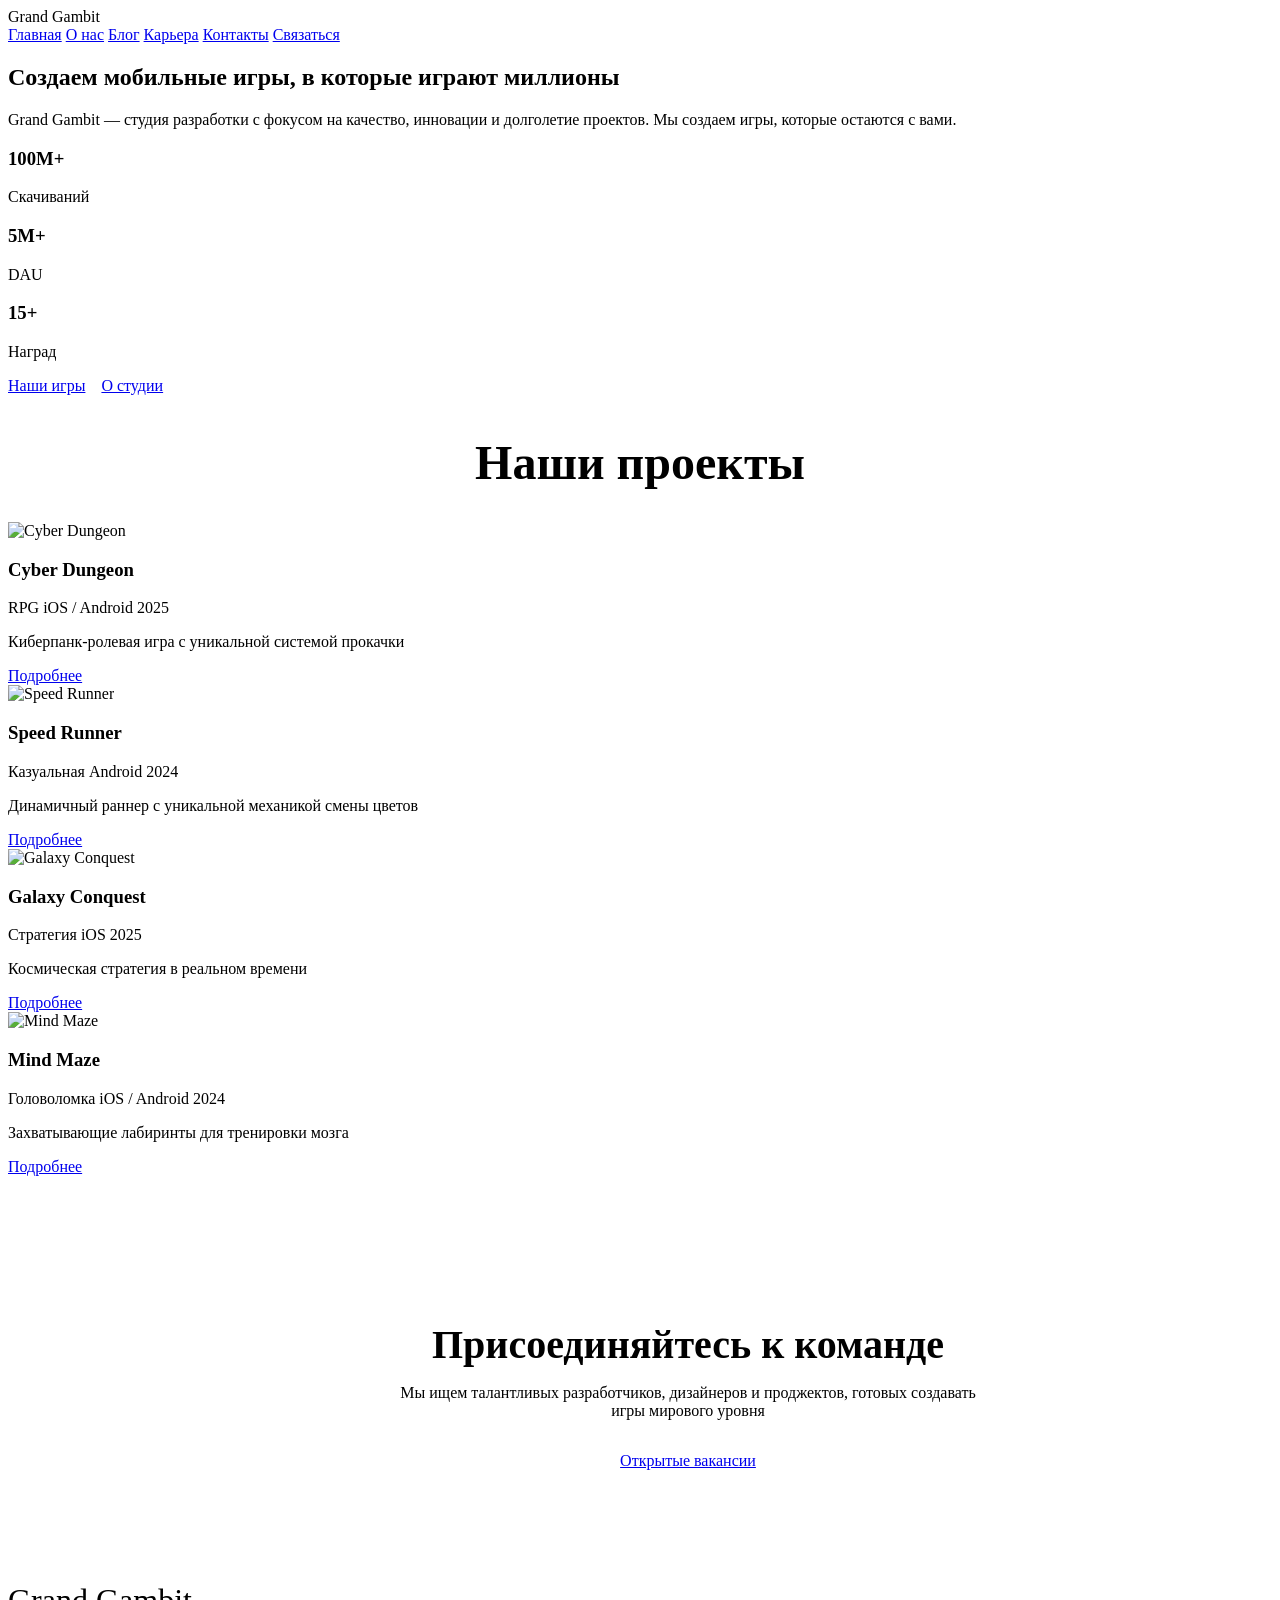
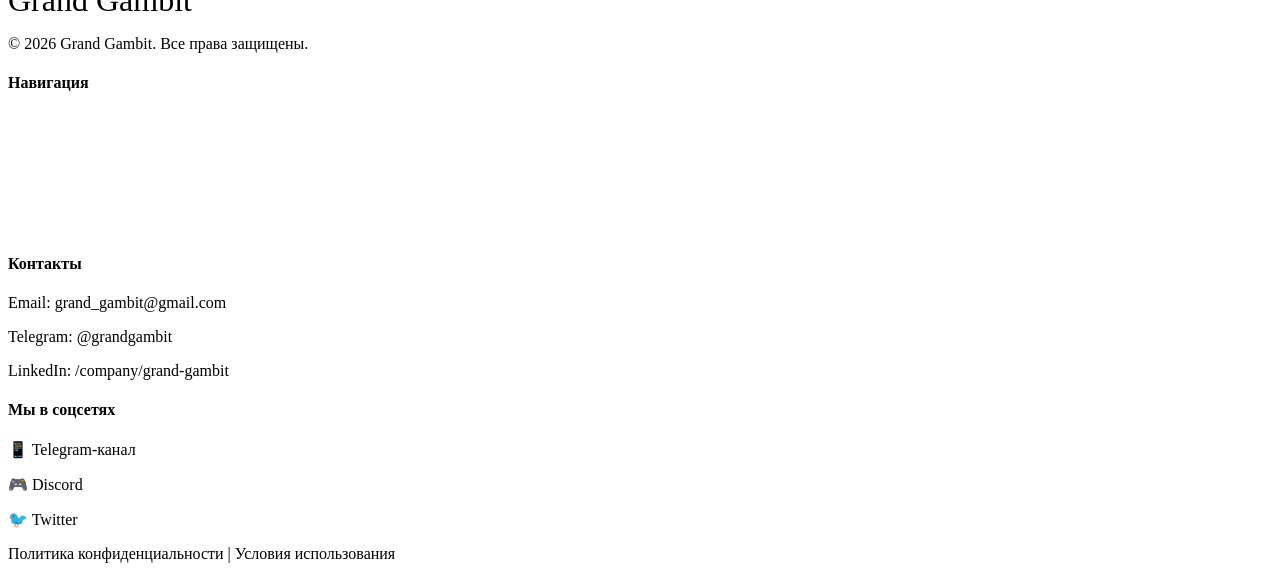
==== index.html @ 0f458843 "Add files via upload" ====
<!DOCTYPE html>
<html lang="ru">
<head>
    <meta charset="UTF-8">
    <meta name="viewport" content="width=device-width, initial-scale=1.0">
    <title>Grand Gambit — студия разработки мобильных игр</title>
    <link rel="stylesheet" href="css/style.css">
</head>
<body>
    <header>
        <nav>
            <div class="logo">Grand Gambit</div>
            <div class="nav-links">
                <a href="index.html" class="active">Главная</a>
                <a href="about.html">О нас</a>
                <a href="blog.html">Блог</a>
                <a href="career.html">Карьера</a>
                <a href="contacts.html">Контакты</a>
                <a href="contacts.html" class="btn-primary">Связаться</a>
            </div>
        </nav>
    </header>

    <main>
        <section class="hero">
            <div class="hero-content">
                <h1>Создаем мобильные игры, в которые играют миллионы</h1>
                <p>Grand Gambit — студия разработки с фокусом на качество, инновации и долголетие проектов. Мы создаем игры, которые остаются с вами.</p>
                
                <div class="hero-stats">
                    <div class="stat-item">
                        <h3>100M+</h3>
                        <p>Скачиваний</p>
                    </div>
                    <div class="stat-item">
                        <h3>5M+</h3>
                        <p>DAU</p>
                    </div>
                    <div class="stat-item">
                        <h3>15+</h3>
                        <p>Наград</p>
                    </div>
                </div>
                
                <div style="display: flex; gap: 1rem; flex-wrap: wrap;">
                    <a href="#portfolio" class="btn-primary">Наши игры</a>
                    <a href="about.html" class="btn-outline">О студии</a>
                </div>
            </div>
        </section>

        <section id="portfolio" class="container">
            <h2 style="font-size: 3rem; margin-bottom: 2rem; text-align: center;">Наши проекты</h2>
            <div class="games-grid">
                <!-- Карточка игры 1 -->
                <div class="game-card glass-card">
                    <img src="https://images.unsplash.com/photo-1542751371-adc38448a05e?ixlib=rb-1.2.1&auto=format&fit=crop&w=600&q=80" alt="Cyber Dungeon">
                    <div class="game-info">
                        <h3>Cyber Dungeon</h3>
                        <div class="game-meta">
                            <span>RPG</span>
                            <span>iOS / Android</span>
                            <span>2025</span>
                        </div>
                        <p>Киберпанк-ролевая игра с уникальной системой прокачки</p>
                        <a href="game-card.html?id=1" class="btn-outline" style="margin-top: 1rem;">Подробнее</a>
                    </div>
                </div>
                
                <!-- Карточка игры 2 -->
                <div class="game-card glass-card">
                    <img src="https://images.unsplash.com/photo-1551103782-8ab07afd45c1?ixlib=rb-1.2.1&auto=format&fit=crop&w=600&q=80" alt="Speed Runner">
                    <div class="game-info">
                        <h3>Speed Runner</h3>
                        <div class="game-meta">
                            <span>Казуальная</span>
                            <span>Android</span>
                            <span>2024</span>
                        </div>
                        <p>Динамичный раннер с уникальной механикой смены цветов</p>
                        <a href="game-card.html?id=2" class="btn-outline" style="margin-top: 1rem;">Подробнее</a>
                    </div>
                </div>
                
                <!-- Карточка игры 3 -->
                <div class="game-card glass-card">
                    <img src="https://images.unsplash.com/photo-1614728263952-84ea256f9679?ixlib=rb-1.2.1&auto=format&fit=crop&w=600&q=80" alt="Galaxy Conquest">
                    <div class="game-info">
                        <h3>Galaxy Conquest</h3>
                        <div class="game-meta">
                            <span>Стратегия</span>
                            <span>iOS</span>
                            <span>2025</span>
                        </div>
                        <p>Космическая стратегия в реальном времени</p>
                        <a href="game-card.html?id=3" class="btn-outline" style="margin-top: 1rem;">Подробнее</a>
                    </div>
                </div>
                
                <!-- Карточка игры 4 -->
                <div class="game-card glass-card">
                    <img src="https://images.unsplash.com/photo-1552820728-8b83bb6b773f?ixlib=rb-1.2.1&auto=format&fit=crop&w=600&q=80" alt="Mind Maze">
                    <div class="game-info">
                        <h3>Mind Maze</h3>
                        <div class="game-meta">
                            <span>Головоломка</span>
                            <span>iOS / Android</span>
                            <span>2024</span>
                        </div>
                        <p>Захватывающие лабиринты для тренировки мозга</p>
                        <a href="game-card.html?id=4" class="btn-outline" style="margin-top: 1rem;">Подробнее</a>
                    </div>
                </div>
            </div>
        </section>

        <section class="container" style="margin: 4rem auto;">
            <div class="glass-card" style="padding: 3rem; text-align: center; width: 100%;">
                <h2 style="font-size: 2.5rem; margin-bottom: 1rem;">Присоединяйтесь к команде</h2>
                <p style="max-width: 600px; margin: 0 auto 2rem;">Мы ищем талантливых разработчиков, дизайнеров и проджектов, готовых создавать игры мирового уровня</p>
                <a href="career.html" class="btn-primary">Открытые вакансии</a>
            </div>
        </section>
    </main>

    <footer>
        <div class="footer-content">
            <div>
                <div class="logo" style="font-size: 2rem;">Grand Gambit</div>
                <p>© 2026 Grand Gambit. Все права защищены.</p>
            </div>
            <div>
                <h4>Навигация</h4>
                <p><a href="index.html#portfolio" style="color: white; text-decoration: none;">Игры</a></p>
                <p><a href="about.html" style="color: white; text-decoration: none;">О нас</a></p>
                <p><a href="blog.html" style="color: white; text-decoration: none;">Блог</a></p>
                <p><a href="career.html" style="color: white; text-decoration: none;">Карьера</a></p>
            </div>
            <div>
                <h4>Контакты</h4>
                <p>Email: grand_gambit@gmail.com</p>
                <p>Telegram: @grandgambit</p>
                <p>LinkedIn: /company/grand-gambit</p>
            </div>
            <div>
                <h4>Мы в соцсетях</h4>
                <p>📱 Telegram-канал</p>
                <p>🎮 Discord</p>
                <p>🐦 Twitter</p>
            </div>
        </div>
        <div class="footer-bottom">
            Политика конфиденциальности | Условия использования
        </div>
    </footer>

    <script src="js/main.js"></script>
    <script src="js/forms.js"></script>
</body>
</html>
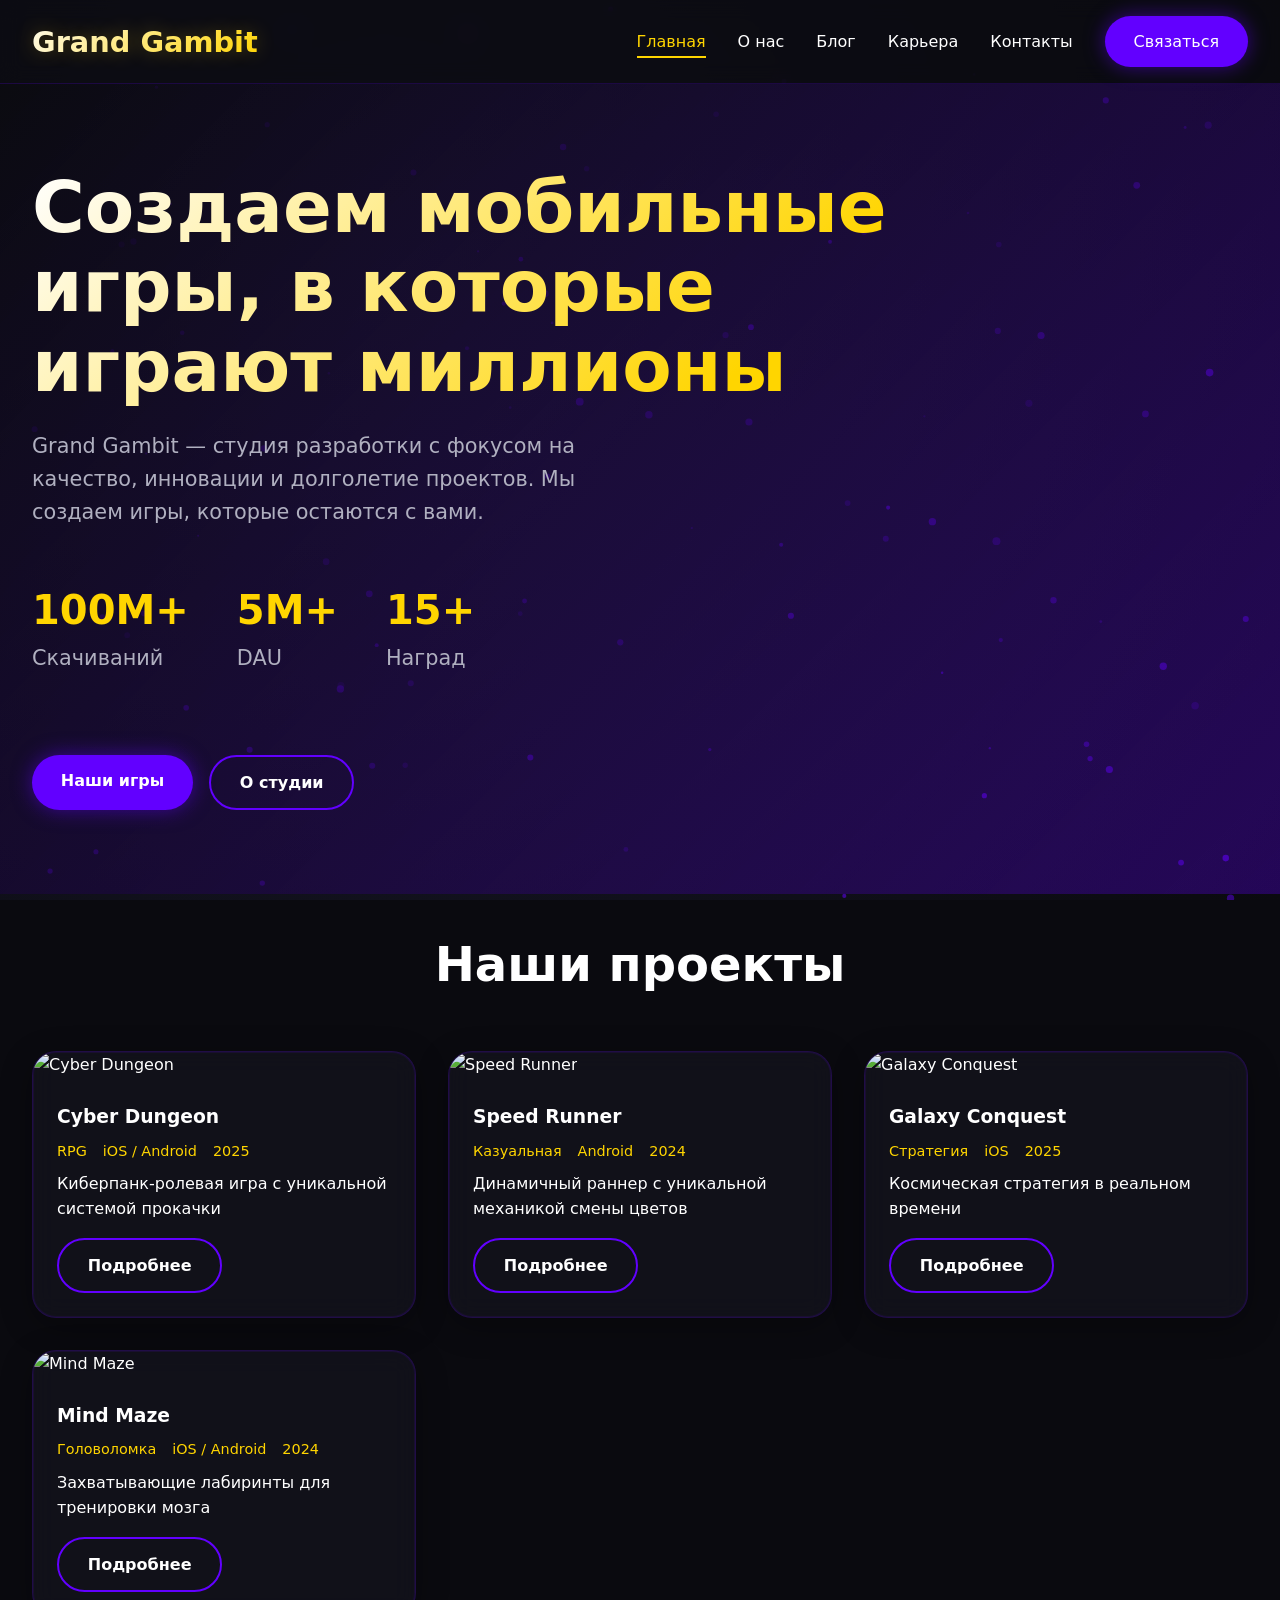
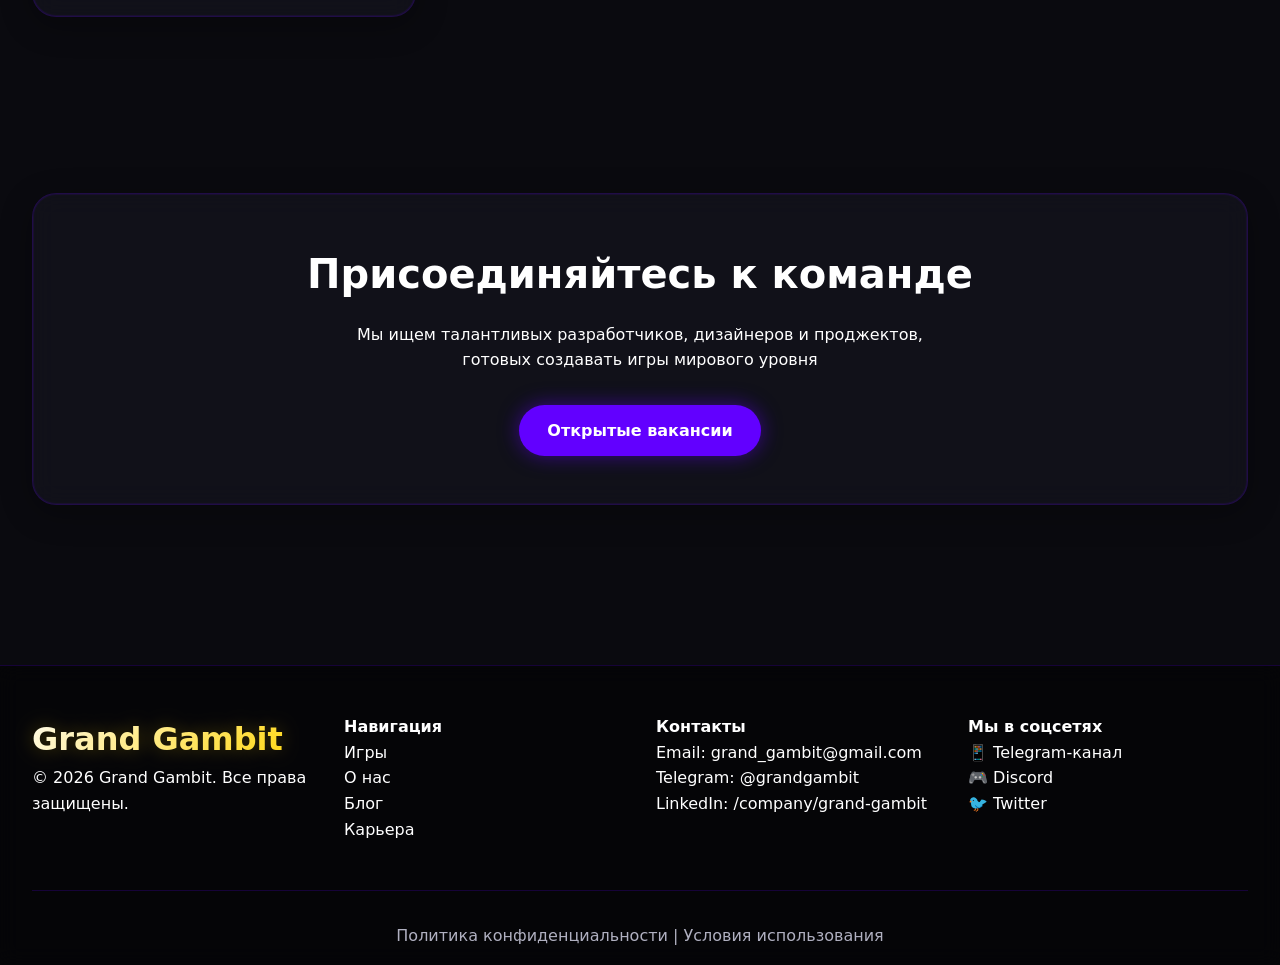
==== commit e0b13500: "Update index.html" ====
--- a/index.html
+++ b/index.html
@@ -4,7 +4,7 @@
     <meta charset="UTF-8">
     <meta name="viewport" content="width=device-width, initial-scale=1.0">
     <title>Grand Gambit — студия разработки мобильных игр</title>
-    <link rel="stylesheet" href="css/style.css">
+    <link rel="stylesheet" href="style.css">
 </head>
 <body>
     <header>
@@ -154,7 +154,7 @@
         </div>
     </footer>
 
-    <script src="js/main.js"></script>
-    <script src="js/forms.js"></script>
+    <script src="main.js"></script>
+    <script src="forms.js"></script>
 </body>
-</html>+</html>
--- a/style.css
+++ b/style.css
@@ -0,0 +1,504 @@
+/* ===== css/style.css ===== */
+:root {
+    --primary: #6200ff;
+    --primary-glow: rgba(98, 0, 255, 0.5);
+    --secondary: #ffd500;
+    --secondary-glow: rgba(255, 213, 0, 0.3);
+    --dark: #0a0a0f;
+    --dark-light: #15151f;
+    --glass-bg: rgba(20, 20, 30, 0.7);
+    --glass-border: rgba(98, 0, 255, 0.2);
+    --text: #ffffff;
+    --text-dim: #b0b0c0;
+}
+
+* {
+    margin: 0;
+    padding: 0;
+    box-sizing: border-box;
+}
+
+html, body {
+    width: 100%;
+    max-width: 100%;
+    overflow-x: hidden;
+}
+
+body {
+    font-family: 'Segoe UI', 'Inter', system-ui, sans-serif;
+    background: var(--dark);
+    color: var(--text);
+    line-height: 1.6;
+    min-height: 100vh;
+    display: flex;
+    flex-direction: column;
+}
+
+/* ===== Фон с частицами на весь экран ===== */
+#particles-bg {
+    position: fixed;
+    top: 0;
+    left: 0;
+    width: 100vw;
+    height: 100vh;
+    z-index: -1;
+    background: radial-gradient(circle at 30% 30%, #1a1a2e, #0a0a0f);
+    pointer-events: none;
+}
+
+/* ===== Стекломорфизм ===== */
+.glass-card {
+    background: var(--glass-bg);
+    backdrop-filter: blur(12px);
+    -webkit-backdrop-filter: blur(12px);
+    border: 1px solid var(--glass-border);
+    border-radius: 24px;
+    box-shadow: 0 8px 32px rgba(0, 0, 0, 0.3), 0 0 0 1px rgba(98, 0, 255, 0.1) inset;
+    transition: transform 0.3s, box-shadow 0.3s;
+    width: 100%;
+}
+
+.glass-card:hover {
+    transform: translateY(-5px);
+    box-shadow: 0 15px 40px rgba(98, 0, 255, 0.2), 0 0 0 2px var(--primary) inset;
+}
+
+/* ===== Шапка и навигация на весь экран ===== */
+header {
+    position: sticky;
+    top: 0;
+    z-index: 100;
+    background: rgba(10, 10, 15, 0.8);
+    backdrop-filter: blur(10px);
+    border-bottom: 1px solid var(--glass-border);
+    width: 100%;
+}
+
+nav {
+    width: 100%;
+    max-width: 1400px;
+    margin: 0 auto;
+    padding: 1rem 2rem;
+    display: flex;
+    justify-content: space-between;
+    align-items: center;
+}
+
+.logo {
+    font-size: 1.8rem;
+    font-weight: 800;
+    background: linear-gradient(135deg, #fff 0%, var(--secondary) 100%);
+    -webkit-background-clip: text;
+    -webkit-text-fill-color: transparent;
+    text-shadow: 0 0 20px var(--secondary-glow);
+}
+
+.nav-links {
+    display: flex;
+    gap: 2rem;
+    align-items: center;
+}
+
+.nav-links a {
+    color: var(--text);
+    text-decoration: none;
+    font-weight: 500;
+    transition: 0.3s;
+    position: relative;
+}
+
+.nav-links a::after {
+    content: '';
+    position: absolute;
+    bottom: -4px;
+    left: 0;
+    width: 0;
+    height: 2px;
+    background: var(--secondary);
+    transition: 0.3s;
+}
+
+.nav-links a:hover::after,
+.nav-links a.active::after {
+    width: 100%;
+}
+
+.nav-links a.active {
+    color: var(--secondary);
+}
+
+.btn-primary {
+    background: var(--primary);
+    color: white;
+    border: none;
+    padding: 0.8rem 1.8rem;
+    border-radius: 50px;
+    font-weight: 600;
+    cursor: pointer;
+    transition: 0.3s;
+    text-decoration: none;
+    display: inline-block;
+    box-shadow: 0 0 20px var(--primary-glow);
+}
+
+.btn-primary:hover {
+    background: #7a2aff;
+    transform: scale(1.05);
+    box-shadow: 0 0 30px var(--primary-glow);
+}
+
+.btn-outline {
+    background: transparent;
+    border: 2px solid var(--primary);
+    color: white;
+    padding: 0.8rem 1.8rem;
+    border-radius: 50px;
+    font-weight: 600;
+    cursor: pointer;
+    transition: 0.3s;
+    text-decoration: none;
+    display: inline-block;
+}
+
+.btn-outline:hover {
+    background: var(--primary);
+    box-shadow: 0 0 20px var(--primary-glow);
+}
+
+/* ===== КОНТЕЙНЕР НА ВЕСЬ ЭКРАН ===== */
+.container {
+    width: 100%;
+    max-width: 1400px;
+    margin: 0 auto;
+    padding: 2rem;
+}
+
+/* ===== Hero секция на весь экран ===== */
+.hero {
+    width: 100vw;
+    position: relative;
+    left: 50%;
+    right: 50%;
+    margin-left: -50vw;
+    margin-right: -50vw;
+    min-height: 90vh;
+    display: flex;
+    align-items: center;
+    background-image: url('https://images.unsplash.com/photo-1550745165-9bc0b252726f?ixlib=rb-1.2.1&auto=format&fit=crop&w=1920&q=80');
+    background-size: cover;
+    background-position: center;
+    background-attachment: fixed;
+}
+
+.hero::before {
+    content: '';
+    position: absolute;
+    top: 0;
+    left: 0;
+    right: 0;
+    bottom: 0;
+    background: linear-gradient(135deg, rgba(10,10,15,0.9) 0%, rgba(98,0,255,0.3) 100%);
+    z-index: 1;
+}
+
+.hero-content {
+    width: 100%;
+    max-width: 1400px;
+    margin: 0 auto;
+    padding: 2rem;
+    z-index: 2;
+    position: relative;
+}
+
+.hero h1 {
+    font-size: 4.5rem;
+    line-height: 1.1;
+    margin-bottom: 1.5rem;
+    background: linear-gradient(135deg, #fff 0%, var(--secondary) 80%);
+    -webkit-background-clip: text;
+    -webkit-text-fill-color: transparent;
+    max-width: 900px;
+}
+
+.hero p {
+    font-size: 1.3rem;
+    color: var(--text-dim);
+    max-width: 600px;
+    margin-bottom: 2rem;
+}
+
+.hero-stats {
+    display: flex;
+    gap: 3rem;
+    margin: 3rem 0;
+}
+
+.stat-item h3 {
+    font-size: 2.5rem;
+    color: var(--secondary);
+}
+
+/* ===== Сетка игр на всю ширину ===== */
+.games-grid {
+    display: grid;
+    grid-template-columns: repeat(auto-fit, minmax(300px, 1fr));
+    gap: 2rem;
+    margin: 3rem 0;
+    width: 100%;
+}
+
+.game-card {
+    background: var(--glass-bg);
+    border-radius: 24px;
+    overflow: hidden;
+    transition: 0.3s;
+    border: 1px solid var(--glass-border);
+    position: relative;
+    width: 100%;
+}
+
+.game-card:hover {
+    transform: translateY(-10px) scale(1.02);
+    border-color: var(--primary);
+}
+
+.game-card img {
+    width: 100%;
+    height: 200px;
+    object-fit: cover;
+    transition: 0.3s;
+}
+
+.game-card:hover img {
+    transform: scale(1.05);
+}
+
+.game-info {
+    padding: 1.5rem;
+}
+
+.game-meta {
+    display: flex;
+    gap: 1rem;
+    color: var(--secondary);
+    font-size: 0.9rem;
+    margin: 0.5rem 0;
+}
+
+/* ===== Секция команды ===== */
+.team-grid {
+    display: grid;
+    grid-template-columns: repeat(auto-fit, minmax(250px, 1fr));
+    gap: 2rem;
+    margin: 3rem 0;
+    width: 100%;
+}
+
+.team-card {
+    text-align: center;
+    padding: 1.5rem;
+}
+
+.team-card img {
+    width: 120px;
+    height: 120px;
+    border-radius: 50%;
+    object-fit: cover;
+    border: 3px solid var(--primary);
+    margin-bottom: 1rem;
+}
+
+/* ===== Формы на всю ширину ===== */
+.form-group {
+    margin-bottom: 1.5rem;
+    width: 100%;
+}
+
+.form-group label {
+    display: block;
+    margin-bottom: 0.5rem;
+    color: var(--text-dim);
+}
+
+.form-group input,
+.form-group textarea,
+.form-group select {
+    width: 100%;
+    padding: 1rem;
+    background: rgba(255, 255, 255, 0.05);
+    border: 1px solid var(--glass-border);
+    border-radius: 12px;
+    color: white;
+    font-size: 1rem;
+    transition: 0.3s;
+}
+
+.form-group input:focus,
+.form-group textarea:focus {
+    outline: none;
+    border-color: var(--primary);
+    box-shadow: 0 0 20px var(--primary-glow);
+}
+
+.form-group input[type="file"] {
+    padding: 0.5rem;
+}
+
+/* ===== Фильтры (больше не нужны, но оставим) ===== */
+.filters {
+    display: flex;
+    gap: 1rem;
+    flex-wrap: wrap;
+    margin: 2rem 0;
+}
+
+.filter-btn {
+    background: transparent;
+    border: 1px solid var(--glass-border);
+    color: var(--text);
+    padding: 0.6rem 1.5rem;
+    border-radius: 30px;
+    cursor: pointer;
+    transition: 0.3s;
+}
+
+.filter-btn.active,
+.filter-btn:hover {
+    background: var(--primary);
+    border-color: var(--primary);
+}
+
+/* ===== Блог ===== */
+.blog-grid {
+    display: grid;
+    grid-template-columns: repeat(auto-fit, minmax(350px, 1fr));
+    gap: 2rem;
+    width: 100%;
+}
+
+.blog-card {
+    padding: 1.5rem;
+}
+
+.blog-card img {
+    width: 100%;
+    border-radius: 12px;
+}
+
+.blog-card h3 {
+    font-size: 1.5rem;
+    margin: 1rem 0;
+}
+
+/* ===== Футер на весь экран ===== */
+footer {
+    width: 100%;
+    background: rgba(0, 0, 0, 0.5);
+    backdrop-filter: blur(10px);
+    border-top: 1px solid var(--glass-border);
+    padding: 3rem 2rem 1rem;
+    margin-top: 4rem;
+}
+
+.footer-content {
+    max-width: 1400px;
+    margin: 0 auto;
+    display: grid;
+    grid-template-columns: repeat(auto-fit, minmax(200px, 1fr));
+    gap: 2rem;
+}
+
+.footer-bottom {
+    text-align: center;
+    margin-top: 3rem;
+    padding-top: 2rem;
+    border-top: 1px solid var(--glass-border);
+    color: var(--text-dim);
+    max-width: 1400px;
+    margin-left: auto;
+    margin-right: auto;
+}
+
+/* ===== Анимации ===== */
+@keyframes float {
+    0%, 100% { transform: translateY(0); }
+    50% { transform: translateY(-20px); }
+}
+
+.float {
+    animation: float 6s ease-in-out infinite;
+}
+
+/* ===== Страница игры ===== */
+.game-header {
+    display: grid;
+    grid-template-columns: 1fr 1fr;
+    gap: 3rem;
+    margin: 3rem 0;
+    width: 100%;
+}
+
+.game-gallery {
+    display: grid;
+    grid-template-columns: repeat(3, 1fr);
+    gap: 1rem;
+    margin: 2rem 0;
+}
+
+.game-gallery img {
+    width: 100%;
+    border-radius: 12px;
+    border: 1px solid var(--glass-border);
+}
+
+.store-buttons {
+    display: flex;
+    gap: 1rem;
+    margin: 2rem 0;
+    flex-wrap: wrap;
+}
+
+.store-button {
+    background: #000;
+    padding: 0.8rem 2rem;
+    border-radius: 12px;
+    display: flex;
+    align-items: center;
+    gap: 0.5rem;
+    color: white;
+    text-decoration: none;
+}
+
+/* ===== Медиа-запросы для мобильных ===== */
+@media (max-width: 768px) {
+    .nav-links {
+        display: none; /* Для мобильного нужно добавить бургер-меню */
+    }
+    
+    .hero h1 {
+        font-size: 2.5rem;
+    }
+    
+    .hero-stats {
+        flex-direction: column;
+        gap: 1rem;
+    }
+    
+    .game-header {
+        grid-template-columns: 1fr;
+    }
+    
+    .game-gallery {
+        grid-template-columns: 1fr 1fr;
+    }
+    
+    .hero {
+        background-attachment: scroll;
+    }
+}
+
+@media (max-width: 480px) {
+    .game-gallery {
+        grid-template-columns: 1fr;
+    }
+}
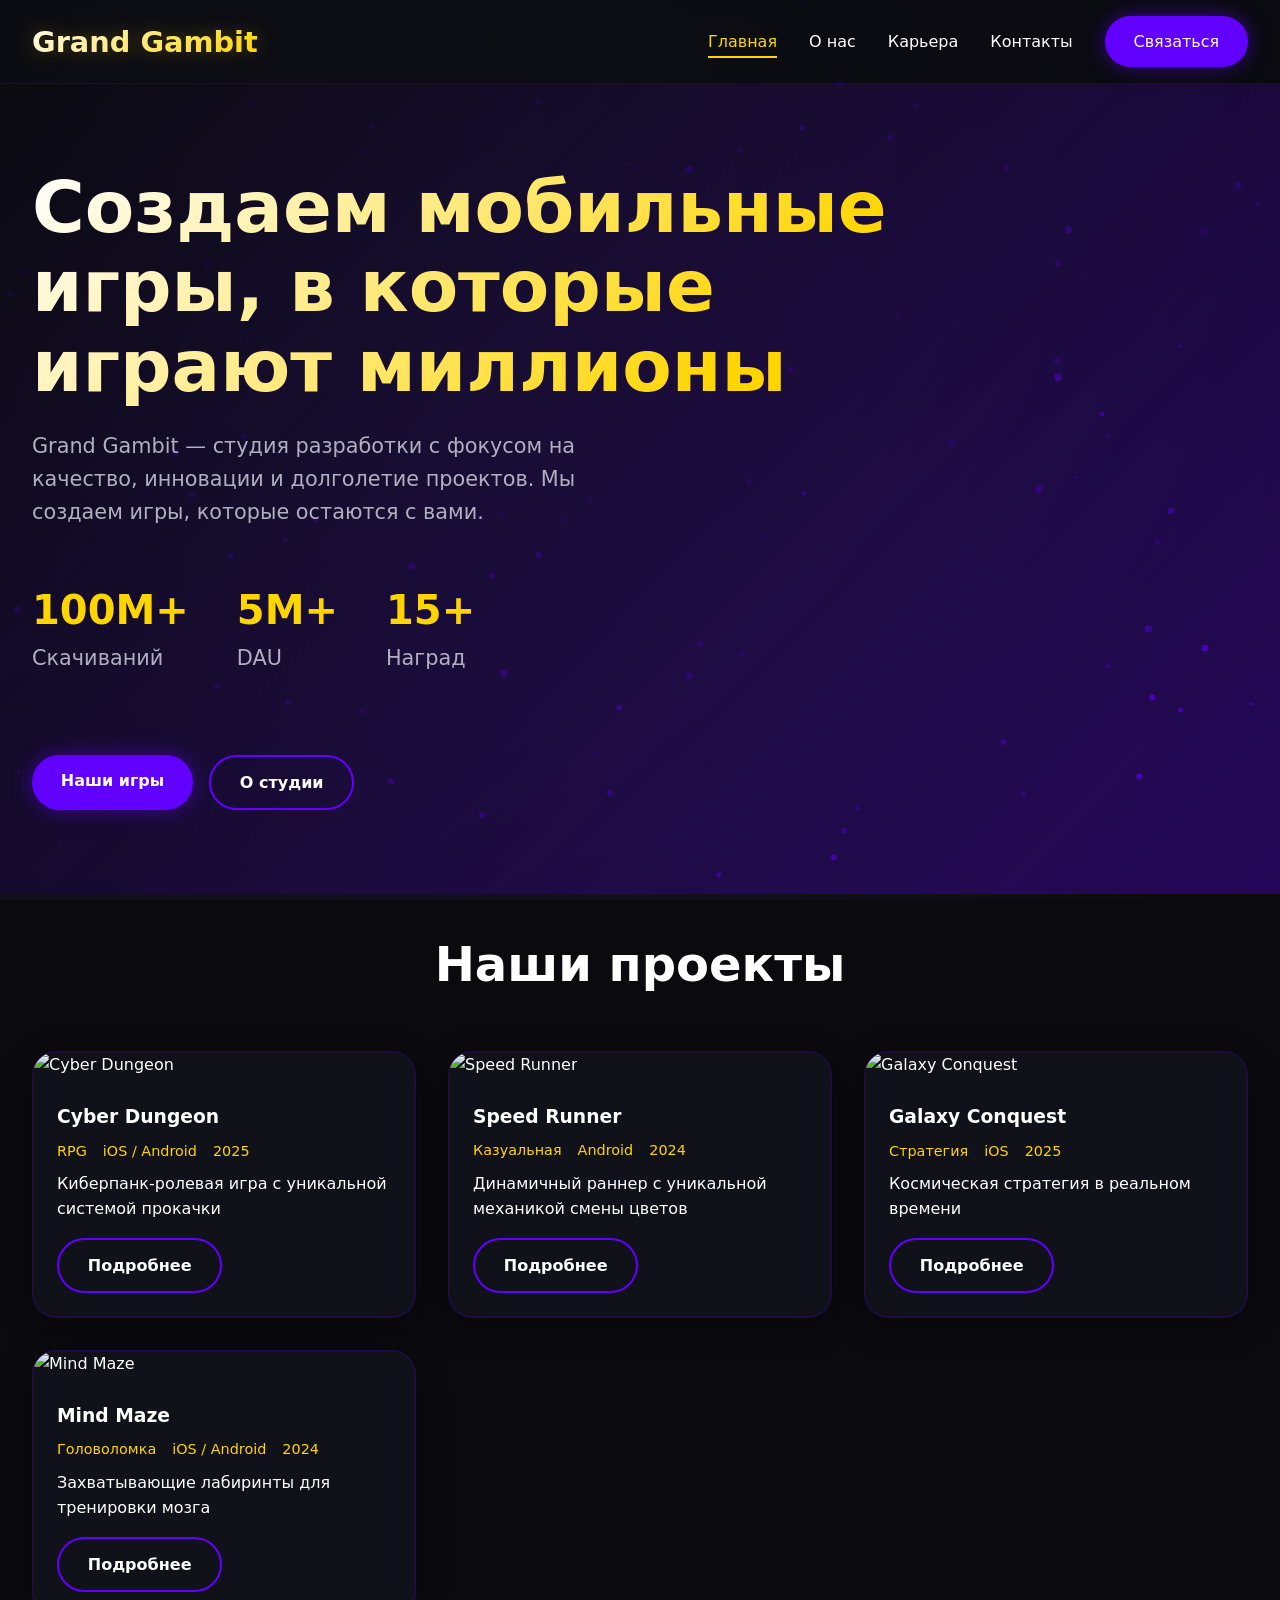
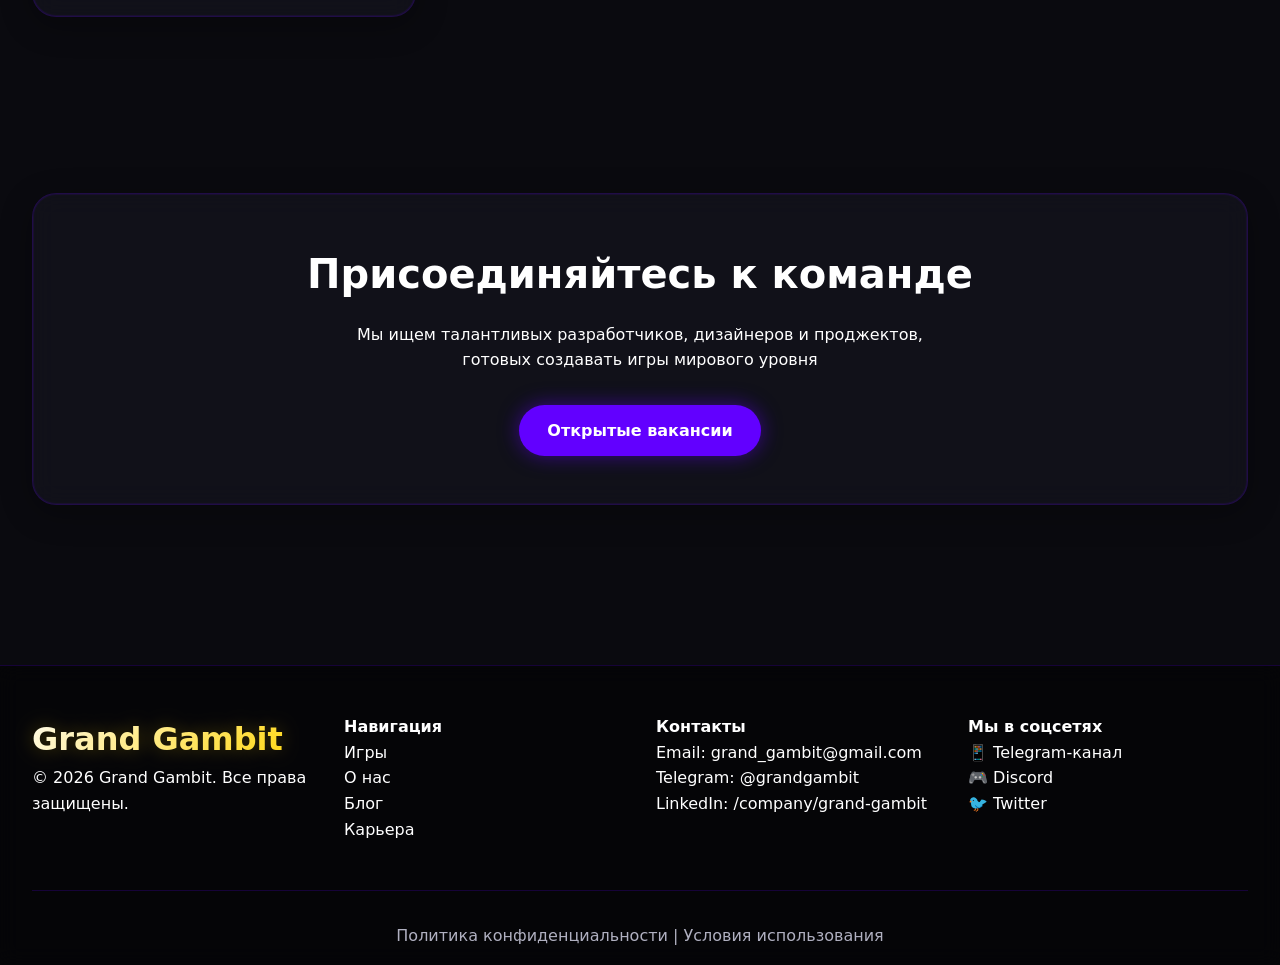
==== commit 557f81e0: "Update index.html" ====
--- a/index.html
+++ b/index.html
@@ -13,7 +13,6 @@
             <div class="nav-links">
                 <a href="index.html" class="active">Главная</a>
                 <a href="about.html">О нас</a>
-                <a href="blog.html">Блог</a>
                 <a href="career.html">Карьера</a>
                 <a href="contacts.html">Контакты</a>
                 <a href="contacts.html" class="btn-primary">Связаться</a>
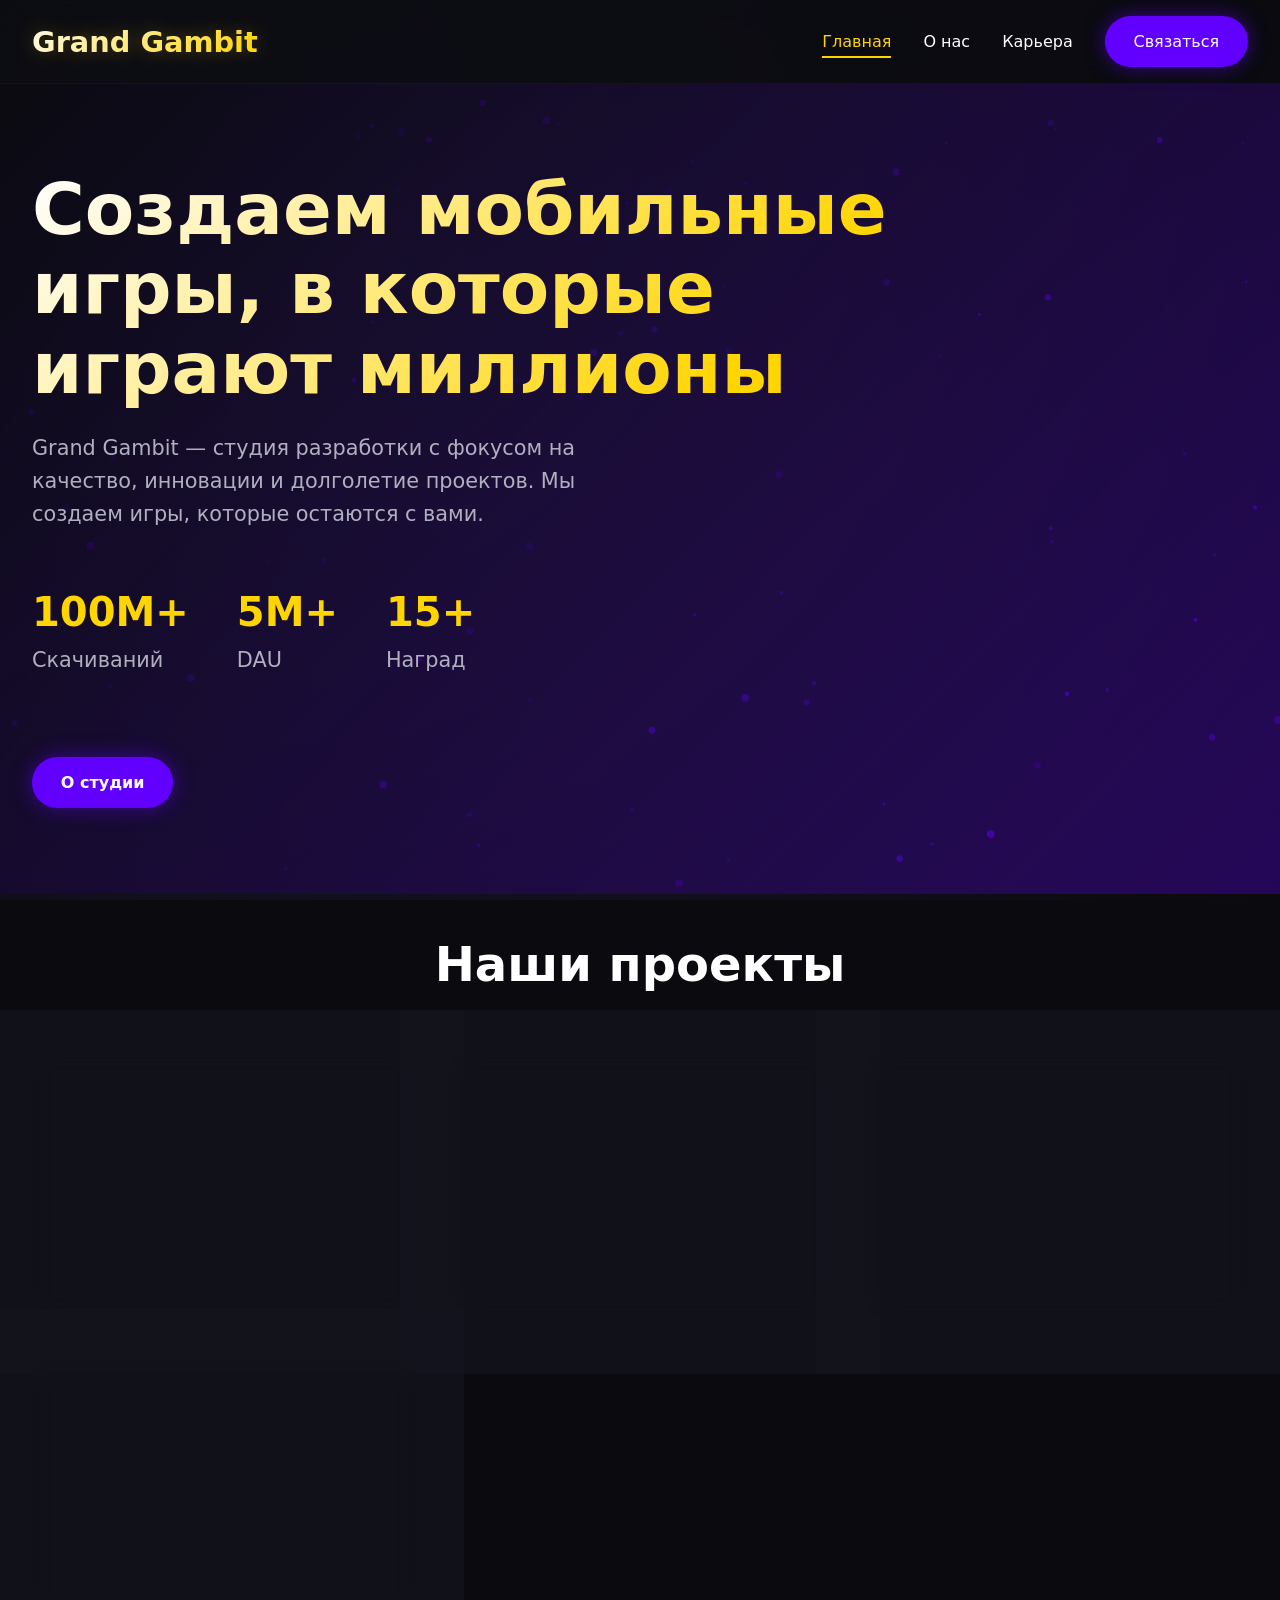
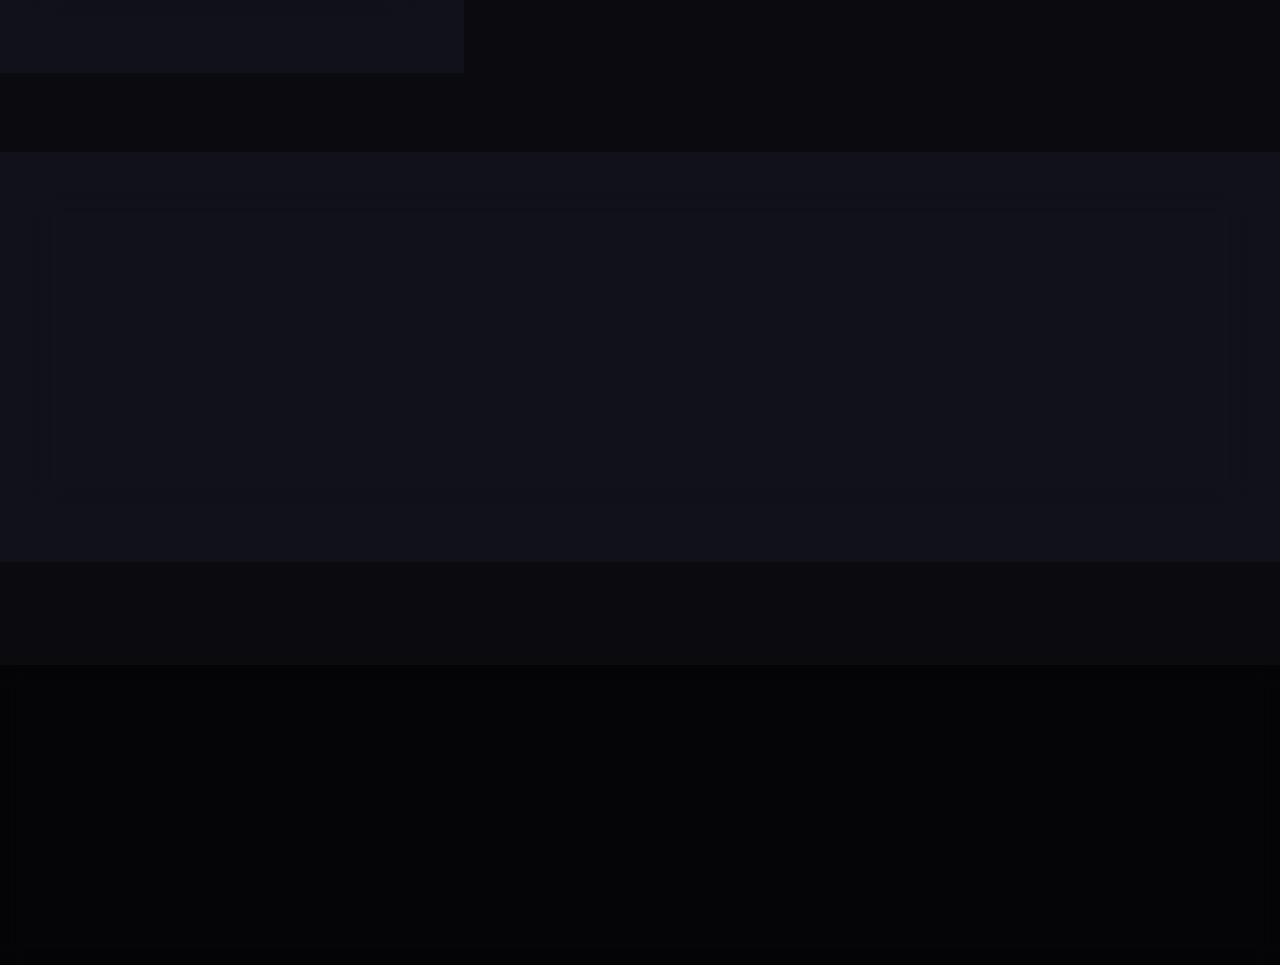
==== commit ee680be6: "Update index.html" ====
--- a/index.html
+++ b/index.html
@@ -14,7 +14,6 @@
                 <a href="index.html" class="active">Главная</a>
                 <a href="about.html">О нас</a>
                 <a href="career.html">Карьера</a>
-                <a href="contacts.html">Контакты</a>
                 <a href="contacts.html" class="btn-primary">Связаться</a>
             </div>
         </nav>
@@ -42,8 +41,7 @@
                 </div>
                 
                 <div style="display: flex; gap: 1rem; flex-wrap: wrap;">
-                    <a href="#portfolio" class="btn-primary">Наши игры</a>
-                    <a href="about.html" class="btn-outline">О студии</a>
+                    <a href="about.html" class="btn-primary">О студии</a>
                 </div>
             </div>
         </section>
@@ -51,7 +49,7 @@
         <section id="portfolio" class="container">
             <h2 style="font-size: 3rem; margin-bottom: 2rem; text-align: center;">Наши проекты</h2>
             <div class="games-grid">
-                <!-- Карточка игры 1 -->
+                <!-- Карточка игры 1 - Cyber Dungeon -->
                 <div class="game-card glass-card">
                     <img src="https://images.unsplash.com/photo-1542751371-adc38448a05e?ixlib=rb-1.2.1&auto=format&fit=crop&w=600&q=80" alt="Cyber Dungeon">
                     <div class="game-info">
@@ -66,7 +64,7 @@
                     </div>
                 </div>
                 
-                <!-- Карточка игры 2 -->
+                <!-- Карточка игры 2 - Speed Runner -->
                 <div class="game-card glass-card">
                     <img src="https://images.unsplash.com/photo-1551103782-8ab07afd45c1?ixlib=rb-1.2.1&auto=format&fit=crop&w=600&q=80" alt="Speed Runner">
                     <div class="game-info">
@@ -81,7 +79,7 @@
                     </div>
                 </div>
                 
-                <!-- Карточка игры 3 -->
+                <!-- Карточка игры 3 - Galaxy Conquest -->
                 <div class="game-card glass-card">
                     <img src="https://images.unsplash.com/photo-1614728263952-84ea256f9679?ixlib=rb-1.2.1&auto=format&fit=crop&w=600&q=80" alt="Galaxy Conquest">
                     <div class="game-info">
@@ -96,7 +94,7 @@
                     </div>
                 </div>
                 
-                <!-- Карточка игры 4 -->
+                <!-- Карточка игры 4 - Mind Maze -->
                 <div class="game-card glass-card">
                     <img src="https://images.unsplash.com/photo-1552820728-8b83bb6b773f?ixlib=rb-1.2.1&auto=format&fit=crop&w=600&q=80" alt="Mind Maze">
                     <div class="game-info">
@@ -132,8 +130,8 @@
                 <h4>Навигация</h4>
                 <p><a href="index.html#portfolio" style="color: white; text-decoration: none;">Игры</a></p>
                 <p><a href="about.html" style="color: white; text-decoration: none;">О нас</a></p>
-                <p><a href="blog.html" style="color: white; text-decoration: none;">Блог</a></p>
                 <p><a href="career.html" style="color: white; text-decoration: none;">Карьера</a></p>
+                <p><a href="contacts.html" style="color: white; text-decoration: none;">Контакты</a></p>
             </div>
             <div>
                 <h4>Контакты</h4>
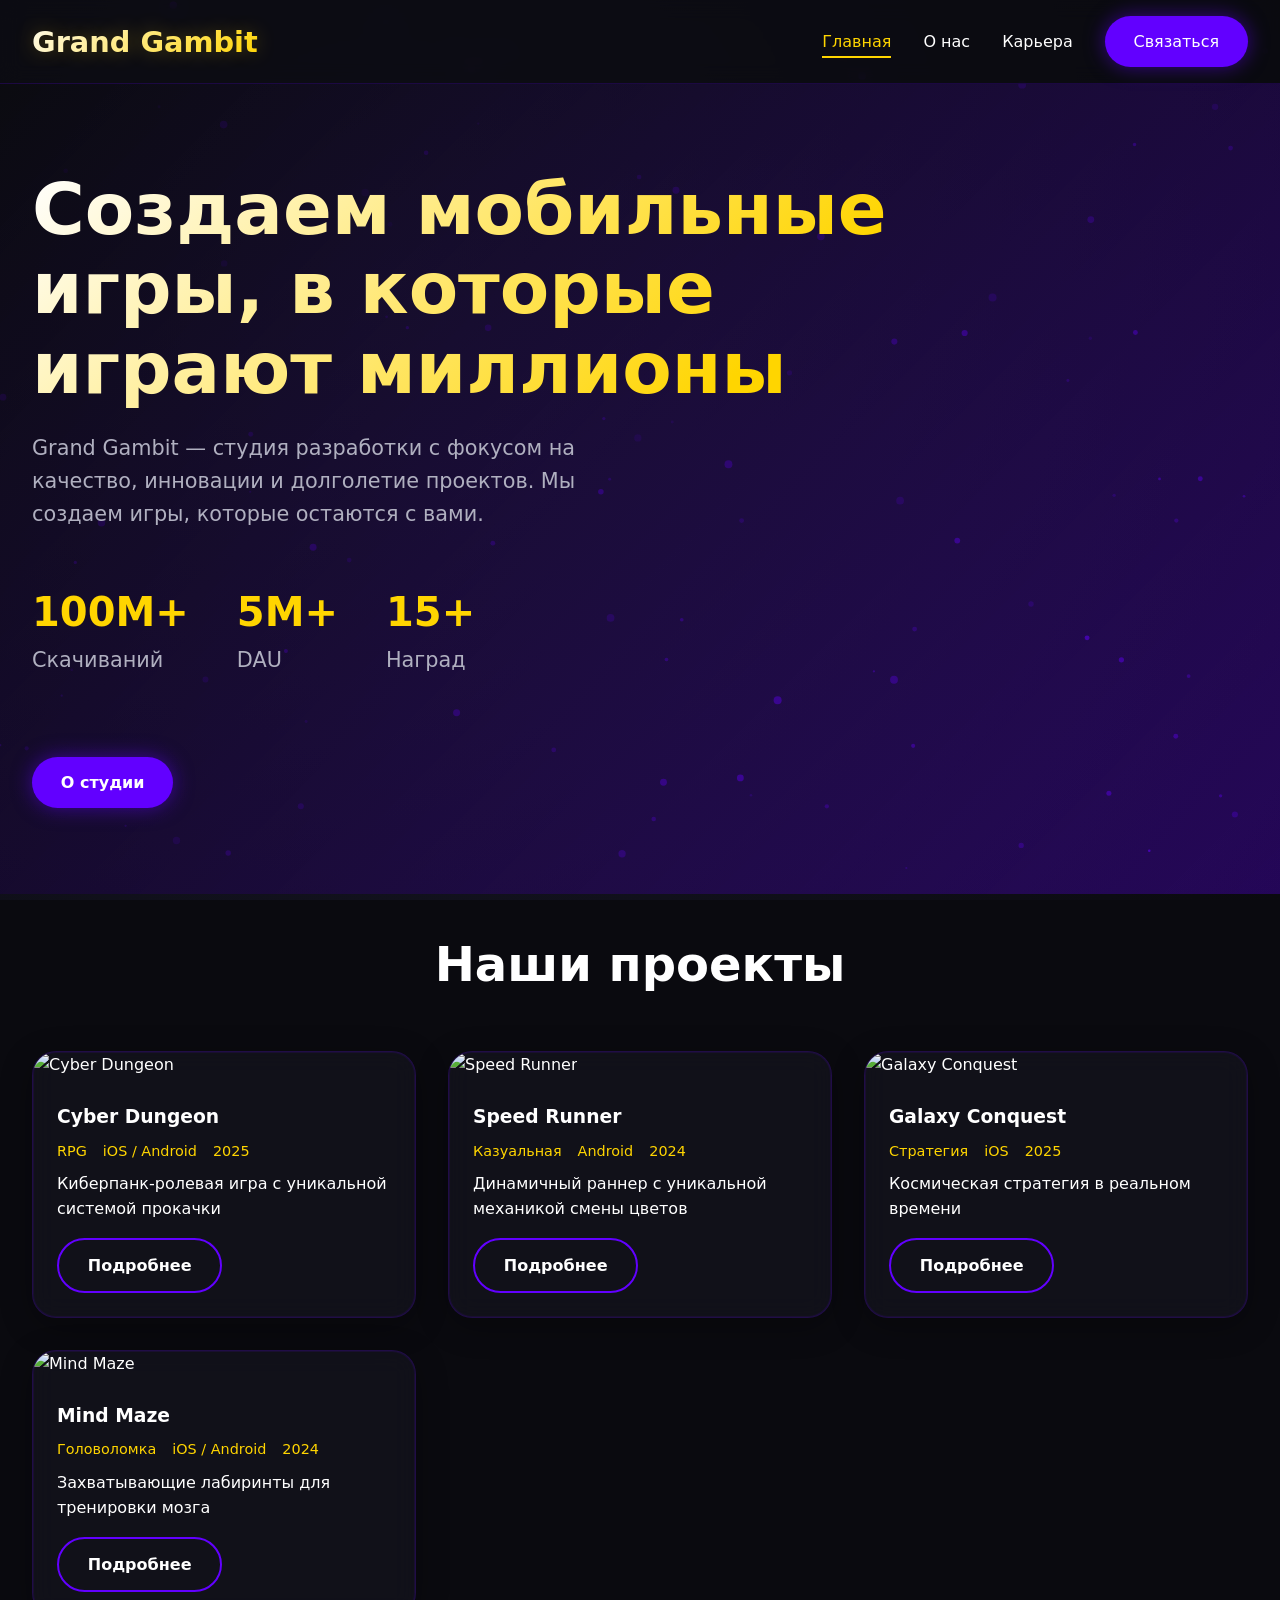
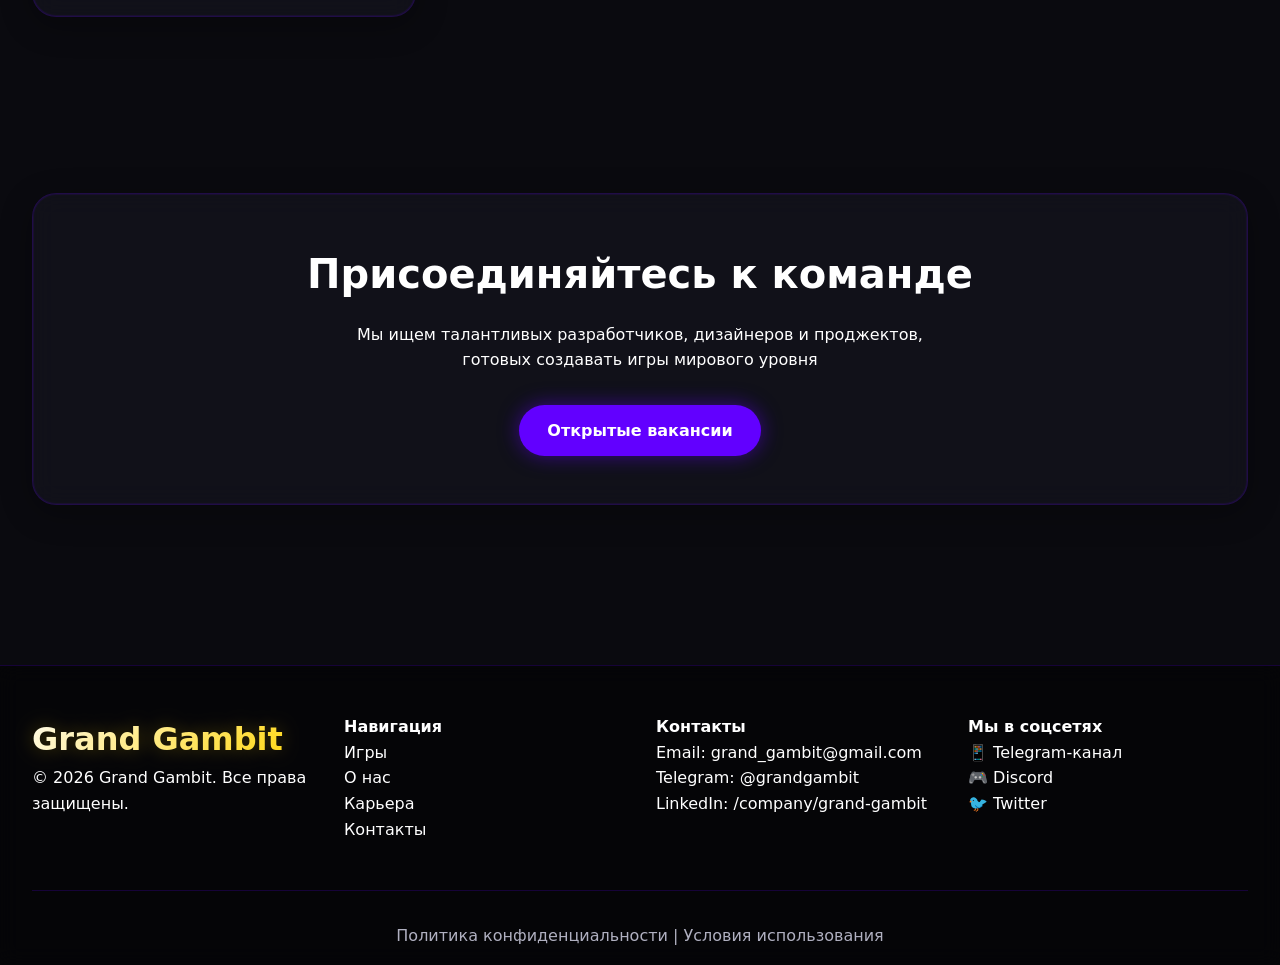
==== commit bf6b0e25: "Update index.html" ====
--- a/index.html
+++ b/index.html
@@ -6,6 +6,19 @@
     <title>Grand Gambit — студия разработки мобильных игр</title>
     <link rel="stylesheet" href="style.css">
 </head>
+<!-- Yandex.Metrika counter -->
+<script type="text/javascript">
+    (function(m,e,t,r,i,k,a){
+        m[i]=m[i]||function(){(m[i].a=m[i].a||[]).push(arguments)};
+        m[i].l=1*new Date();
+        for (var j = 0; j < document.scripts.length; j++) {if (document.scripts[j].src === r) { return; }}
+        k=e.createElement(t),a=e.getElementsByTagName(t)[0],k.async=1,k.src=r,a.parentNode.insertBefore(k,a)
+    })(window, document,'script','https://mc.yandex.ru/metrika/tag.js?id=109099743', 'ym');
+
+    ym(109099743, 'init', {ssr:true, webvisor:true, clickmap:true, ecommerce:"dataLayer", referrer: document.referrer, url: location.href, accurateTrackBounce:true, trackLinks:true});
+</script>
+<noscript><div><img src="https://mc.yandex.ru/watch/109099743" style="position:absolute; left:-9999px;" alt="" /></div></noscript>
+<!-- /Yandex.Metrika counter -->
 <body>
     <header>
         <nav>
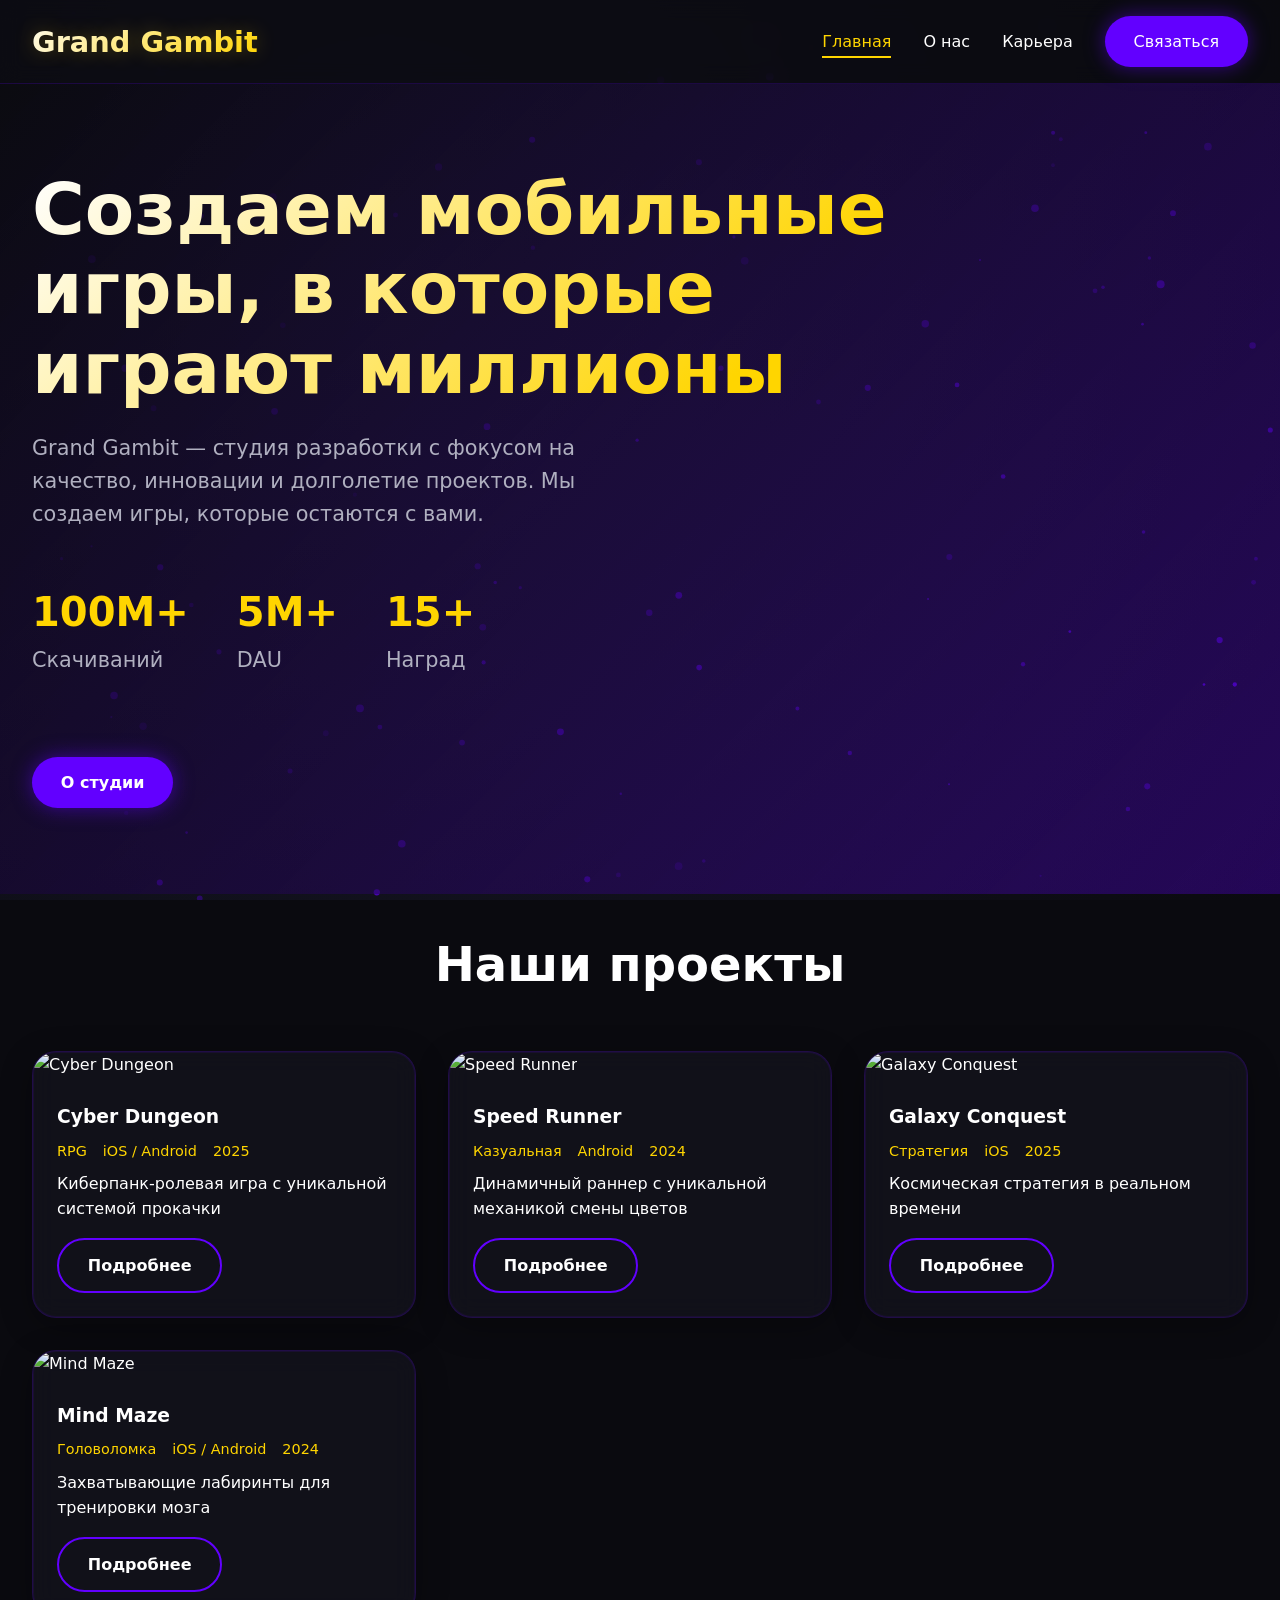
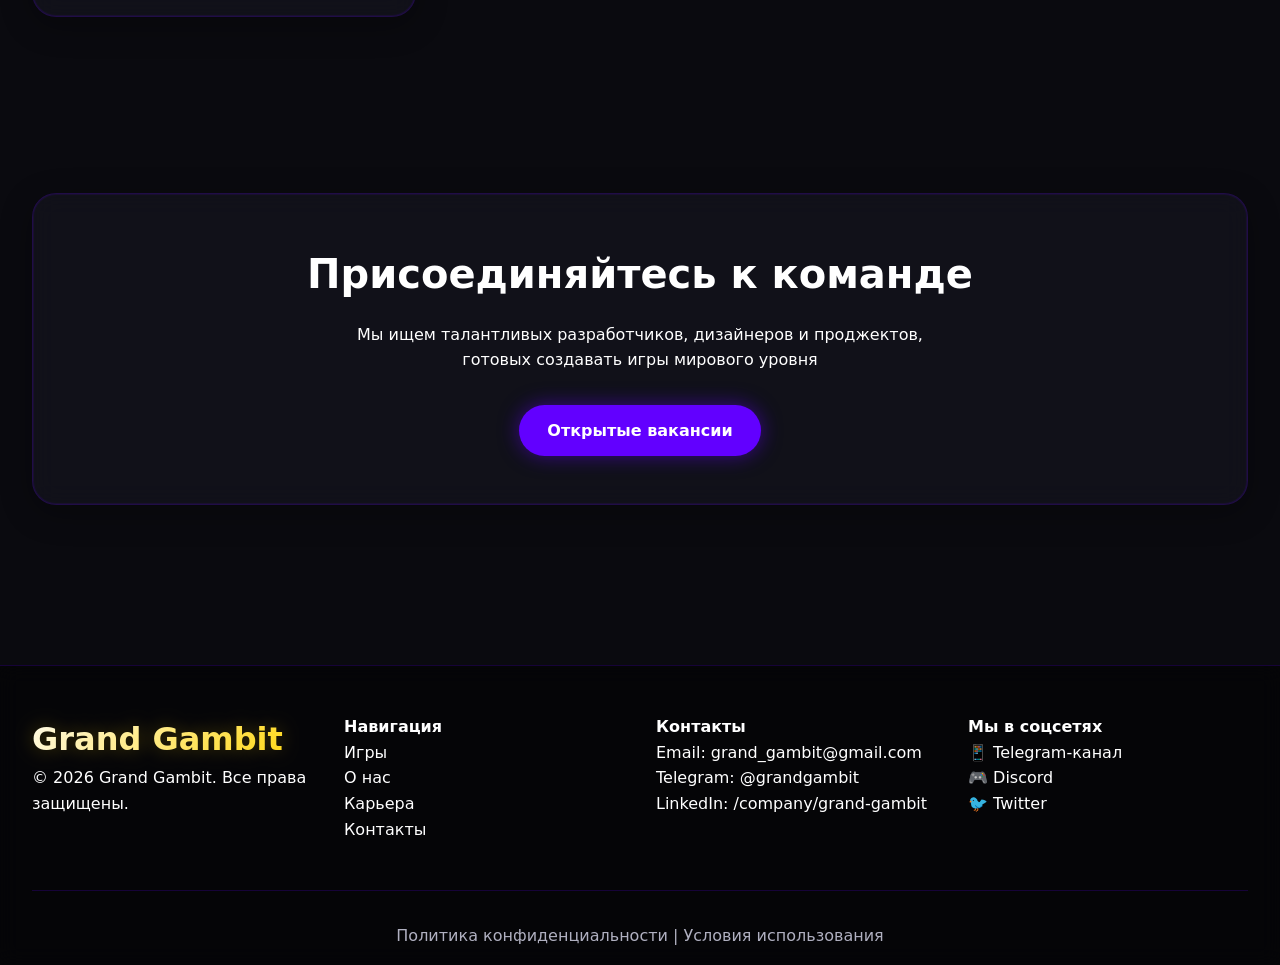
==== commit 06b194b1: "Update index.html" ====
--- a/index.html
+++ b/index.html
@@ -1,12 +1,7 @@
 <!DOCTYPE html>
 <html lang="ru">
 <head>
-    <meta charset="UTF-8">
-    <meta name="viewport" content="width=device-width, initial-scale=1.0">
-    <title>Grand Gambit — студия разработки мобильных игр</title>
-    <link rel="stylesheet" href="style.css">
-</head>
-<!-- Yandex.Metrika counter -->
+    <!-- Yandex.Metrika counter -->
 <script type="text/javascript">
     (function(m,e,t,r,i,k,a){
         m[i]=m[i]||function(){(m[i].a=m[i].a||[]).push(arguments)};
@@ -19,7 +14,25 @@
 </script>
 <noscript><div><img src="https://mc.yandex.ru/watch/109099743" style="position:absolute; left:-9999px;" alt="" /></div></noscript>
 <!-- /Yandex.Metrika counter -->
+    <meta charset="UTF-8">
+    <meta name="viewport" content="width=device-width, initial-scale=1.0">
+    <title>Grand Gambit — студия разработки мобильных игр</title>
+    <link rel="stylesheet" href="style.css">
+</head>
 <body>
+    <!-- Yandex.Metrika counter -->
+<script type="text/javascript">
+    (function(m,e,t,r,i,k,a){
+        m[i]=m[i]||function(){(m[i].a=m[i].a||[]).push(arguments)};
+        m[i].l=1*new Date();
+        for (var j = 0; j < document.scripts.length; j++) {if (document.scripts[j].src === r) { return; }}
+        k=e.createElement(t),a=e.getElementsByTagName(t)[0],k.async=1,k.src=r,a.parentNode.insertBefore(k,a)
+    })(window, document,'script','https://mc.yandex.ru/metrika/tag.js?id=109099743', 'ym');
+
+    ym(109099743, 'init', {ssr:true, webvisor:true, clickmap:true, ecommerce:"dataLayer", referrer: document.referrer, url: location.href, accurateTrackBounce:true, trackLinks:true});
+</script>
+<noscript><div><img src="https://mc.yandex.ru/watch/109099743" style="position:absolute; left:-9999px;" alt="" /></div></noscript>
+<!-- /Yandex.Metrika counter -->
     <header>
         <nav>
             <div class="logo">Grand Gambit</div>
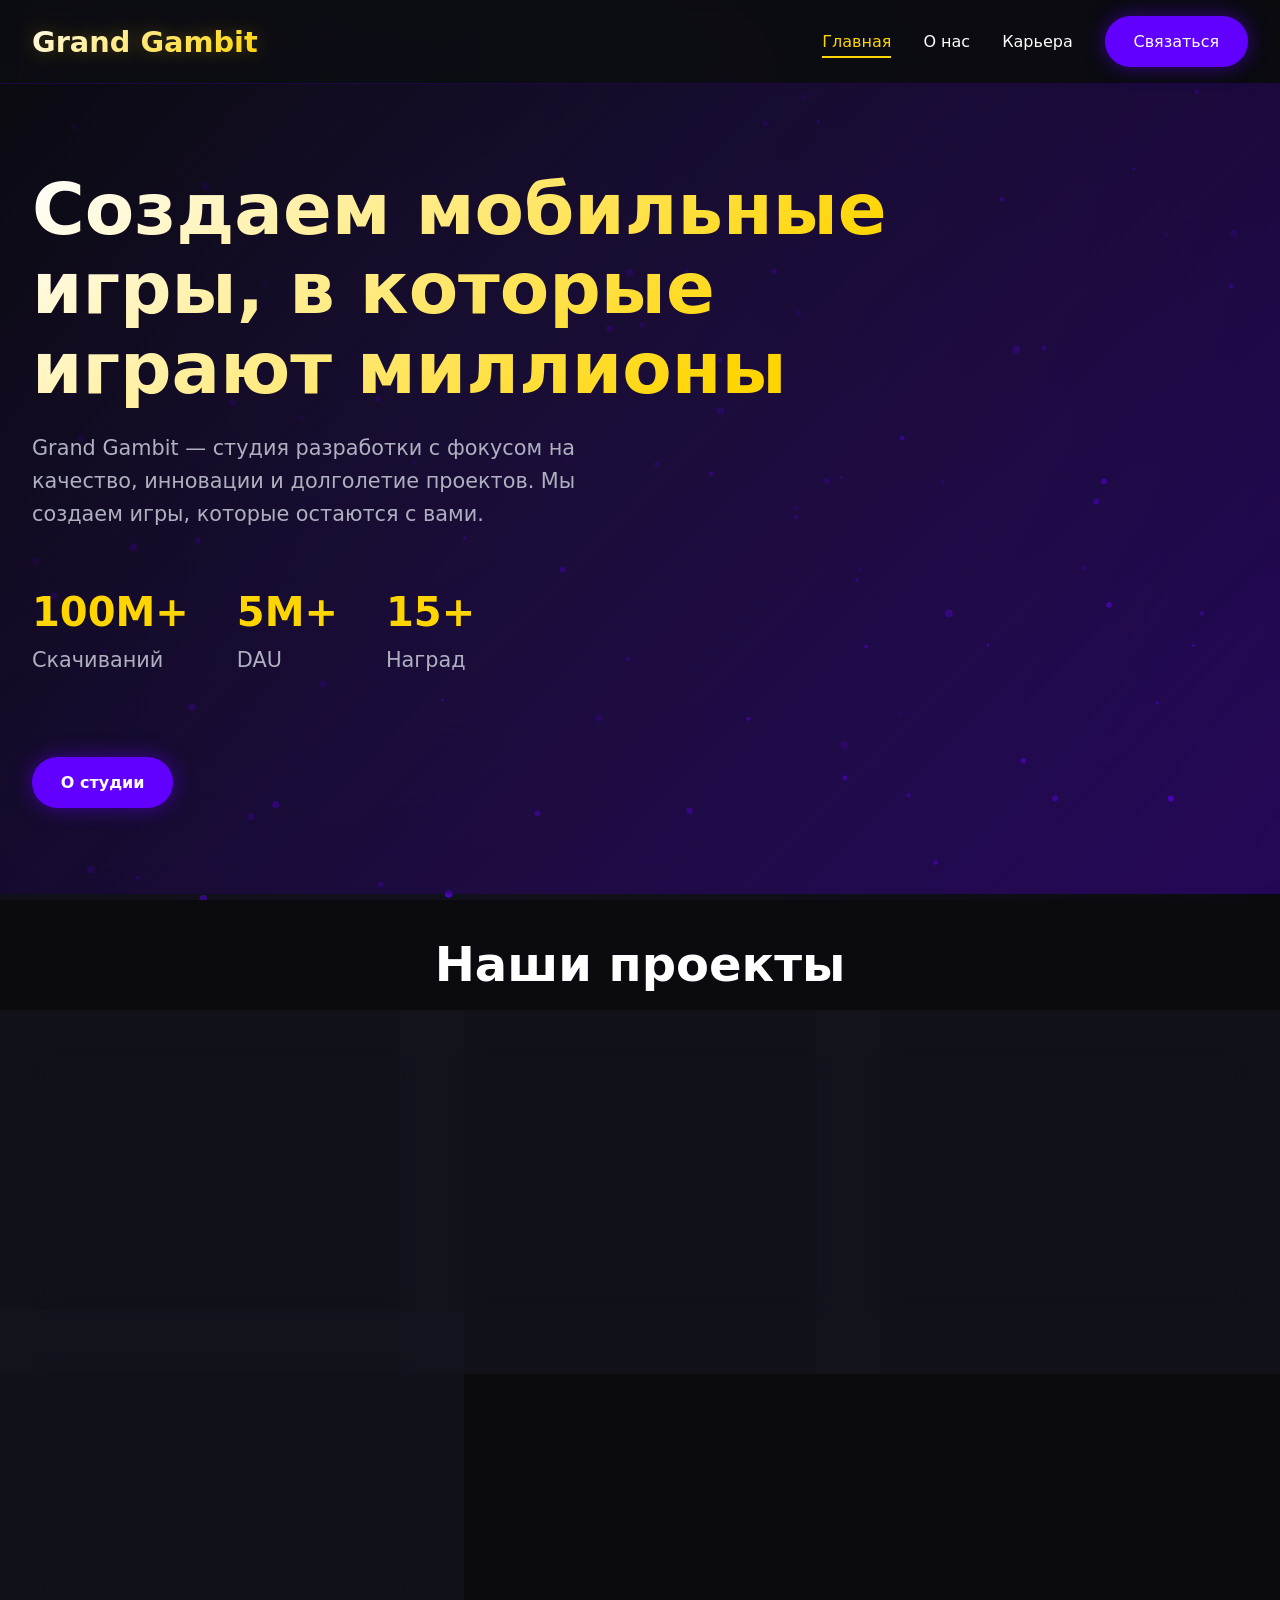
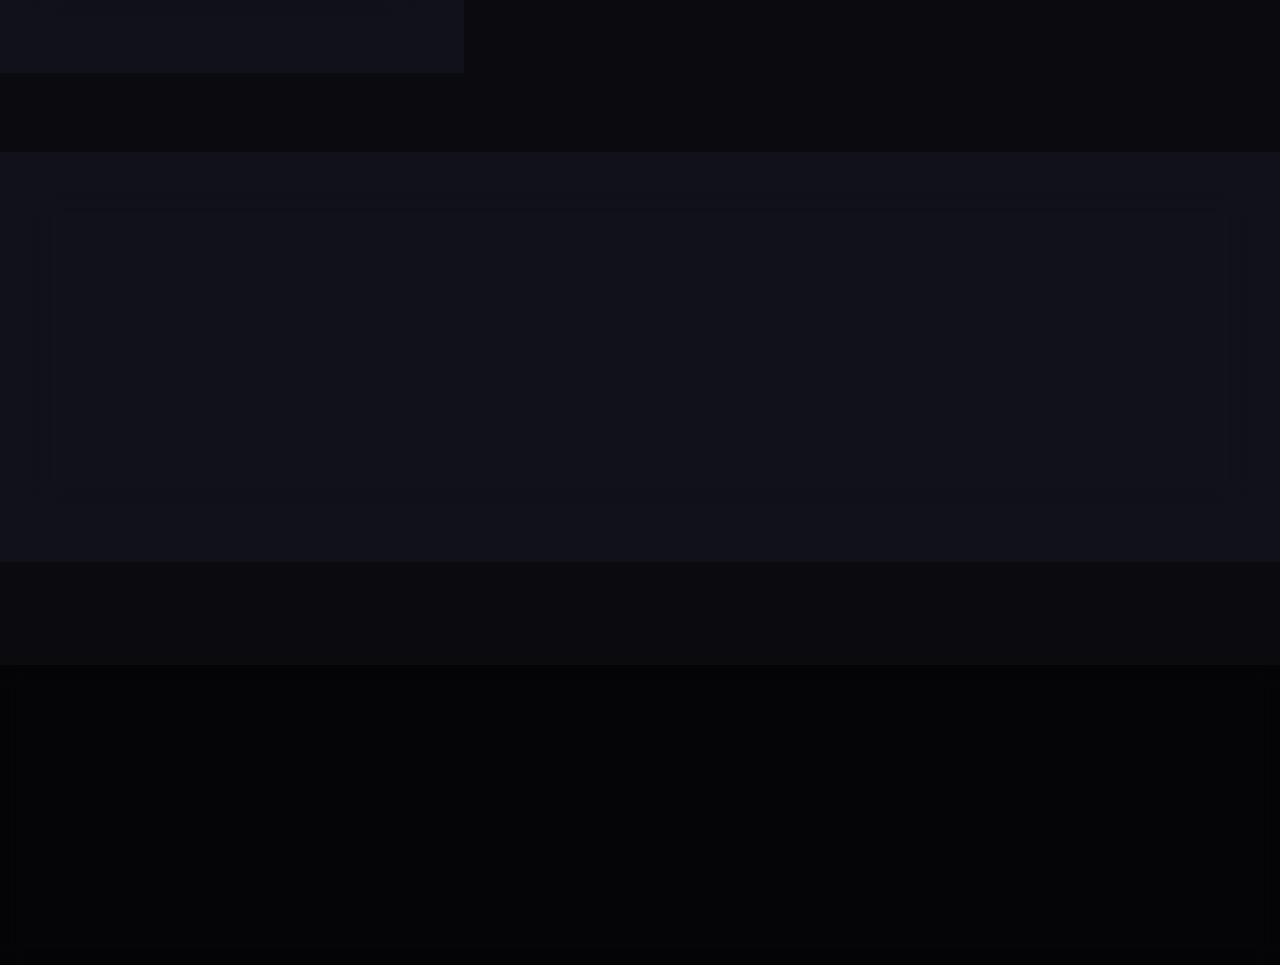
==== commit 1f6a04a0: "Update index.html" ====
--- a/index.html
+++ b/index.html
@@ -1,38 +1,23 @@
 <!DOCTYPE html>
 <html lang="ru">
 <head>
-    <!-- Yandex.Metrika counter -->
-<script type="text/javascript">
-    (function(m,e,t,r,i,k,a){
-        m[i]=m[i]||function(){(m[i].a=m[i].a||[]).push(arguments)};
-        m[i].l=1*new Date();
-        for (var j = 0; j < document.scripts.length; j++) {if (document.scripts[j].src === r) { return; }}
-        k=e.createElement(t),a=e.getElementsByTagName(t)[0],k.async=1,k.src=r,a.parentNode.insertBefore(k,a)
-    })(window, document,'script','https://mc.yandex.ru/metrika/tag.js?id=109099743', 'ym');
-
-    ym(109099743, 'init', {ssr:true, webvisor:true, clickmap:true, ecommerce:"dataLayer", referrer: document.referrer, url: location.href, accurateTrackBounce:true, trackLinks:true});
-</script>
-<noscript><div><img src="https://mc.yandex.ru/watch/109099743" style="position:absolute; left:-9999px;" alt="" /></div></noscript>
-<!-- /Yandex.Metrika counter -->
+    <!-- Google Tag Manager -->
+<script>(function(w,d,s,l,i){w[l]=w[l]||[];w[l].push({'gtm.start':
+new Date().getTime(),event:'gtm.js'});var f=d.getElementsByTagName(s)[0],
+j=d.createElement(s),dl=l!='dataLayer'?'&l='+l:'';j.async=true;j.src=
+'https://www.googletagmanager.com/gtm.js?id='+i+dl;f.parentNode.insertBefore(j,f);
+})(window,document,'script','dataLayer','GTM-T8WLFMXK');</script>
+<!-- End Google Tag Manager -->
     <meta charset="UTF-8">
     <meta name="viewport" content="width=device-width, initial-scale=1.0">
     <title>Grand Gambit — студия разработки мобильных игр</title>
     <link rel="stylesheet" href="style.css">
 </head>
 <body>
-    <!-- Yandex.Metrika counter -->
-<script type="text/javascript">
-    (function(m,e,t,r,i,k,a){
-        m[i]=m[i]||function(){(m[i].a=m[i].a||[]).push(arguments)};
-        m[i].l=1*new Date();
-        for (var j = 0; j < document.scripts.length; j++) {if (document.scripts[j].src === r) { return; }}
-        k=e.createElement(t),a=e.getElementsByTagName(t)[0],k.async=1,k.src=r,a.parentNode.insertBefore(k,a)
-    })(window, document,'script','https://mc.yandex.ru/metrika/tag.js?id=109099743', 'ym');
-
-    ym(109099743, 'init', {ssr:true, webvisor:true, clickmap:true, ecommerce:"dataLayer", referrer: document.referrer, url: location.href, accurateTrackBounce:true, trackLinks:true});
-</script>
-<noscript><div><img src="https://mc.yandex.ru/watch/109099743" style="position:absolute; left:-9999px;" alt="" /></div></noscript>
-<!-- /Yandex.Metrika counter -->
+    <!-- Google Tag Manager (noscript) -->
+<noscript><iframe src="https://www.googletagmanager.com/ns.html?id=GTM-T8WLFMXK"
+height="0" width="0" style="display:none;visibility:hidden"></iframe></noscript>
+<!-- End Google Tag Manager (noscript) -->
     <header>
         <nav>
             <div class="logo">Grand Gambit</div>
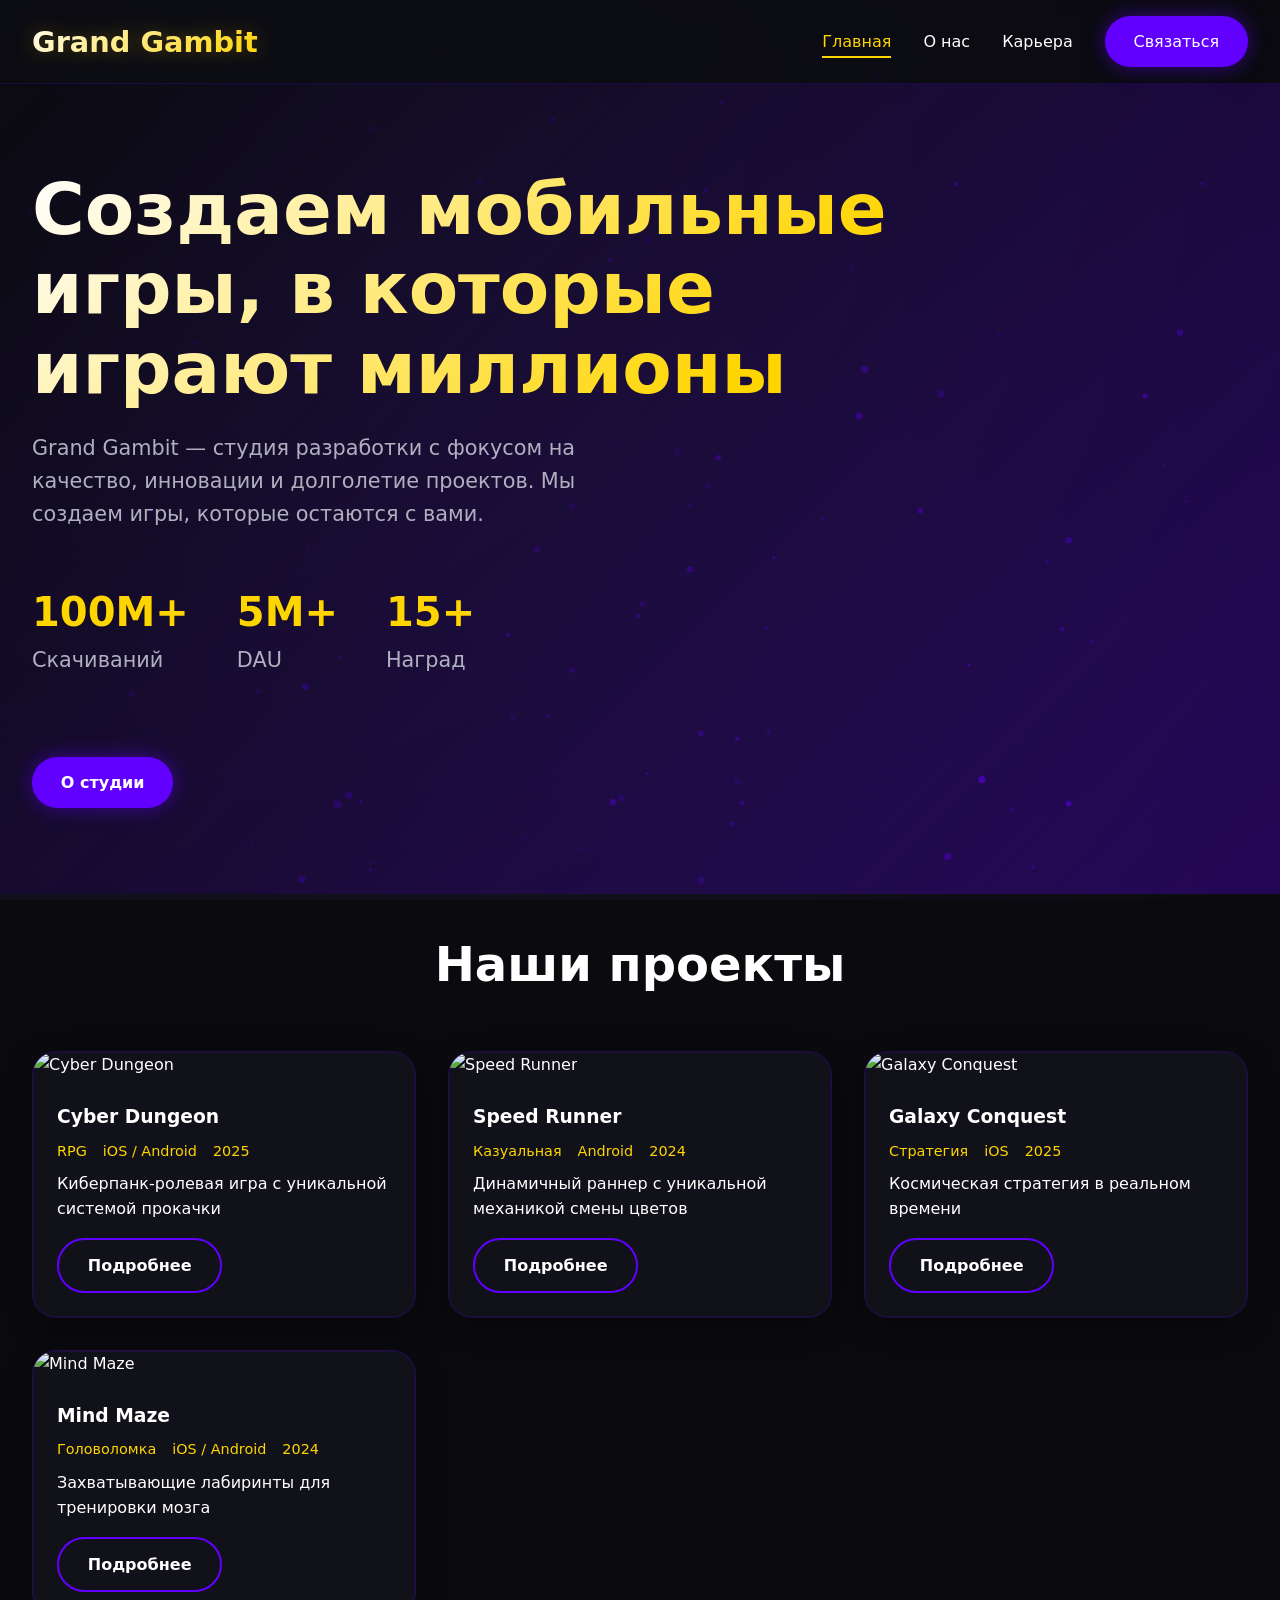
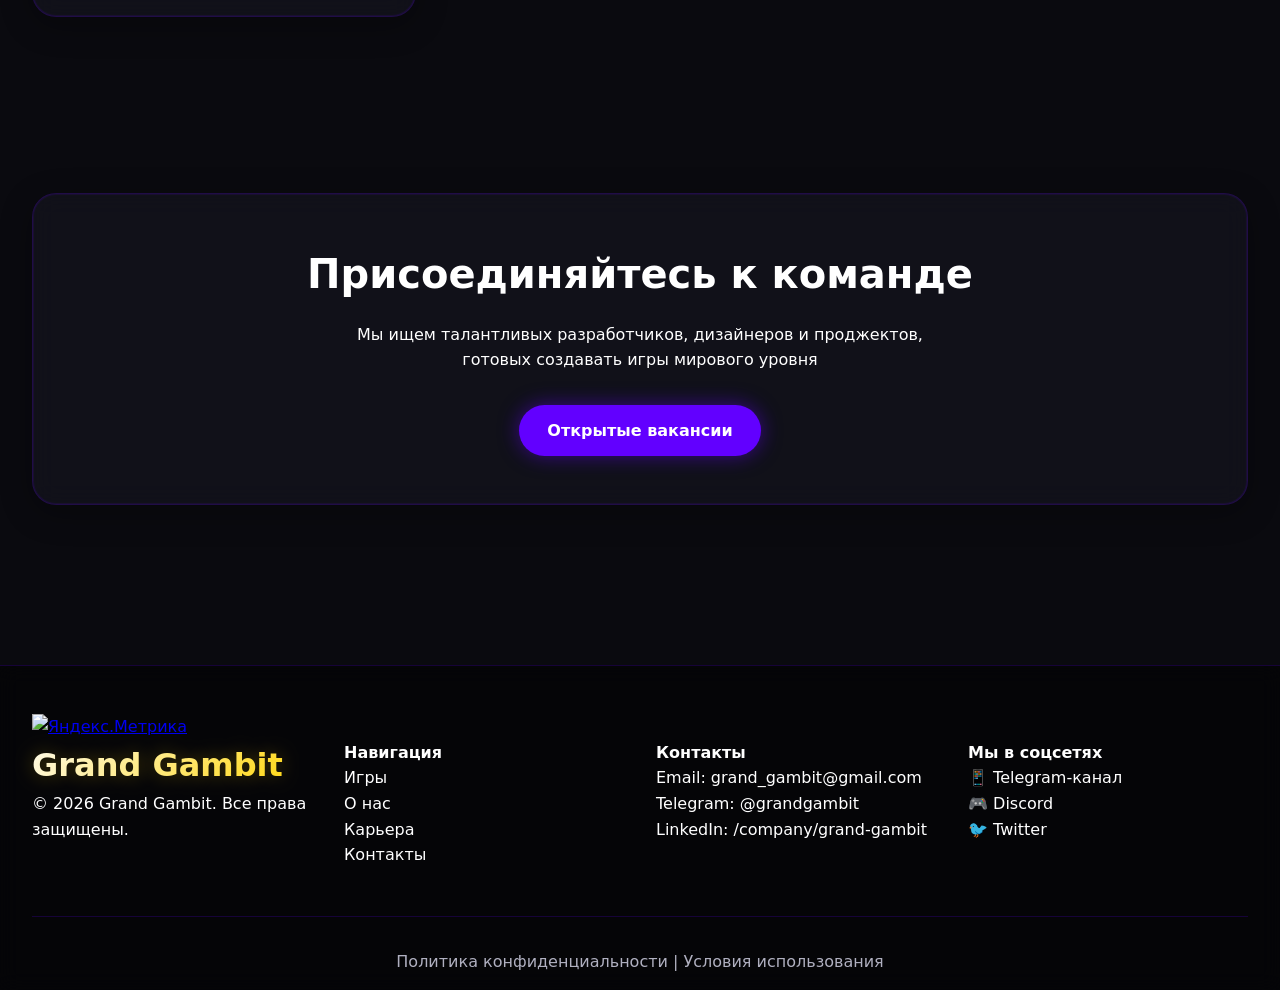
==== commit d6da352c: "Update index.html" ====
--- a/index.html
+++ b/index.html
@@ -132,6 +132,15 @@
     </main>
 
     <footer>
+        <!-- Yandex.Metrika informer -->
+<a href="https://metrika.yandex.ru/stat/?id=109099743&amp;from=informer" target="_blank" rel="nofollow">
+    <img src="https://informer.yandex.ru/informer/109099743/3_1_FFFFFFFF_EFEFEFFF_0_uniques"
+         style="width:88px; height:31px; border:0;"
+         alt="Яндекс.Метрика"
+         title="Яндекс.Метрика: данные за сегодня (просмотры, визиты и уникальные посетители)"
+        class="ym-advanced-informer" data-cid="109099743" data-lang="ru"/>
+</a>
+<!-- /Yandex.Metrika informer -->
         <div class="footer-content">
             <div>
                 <div class="logo" style="font-size: 2rem;">Grand Gambit</div>
